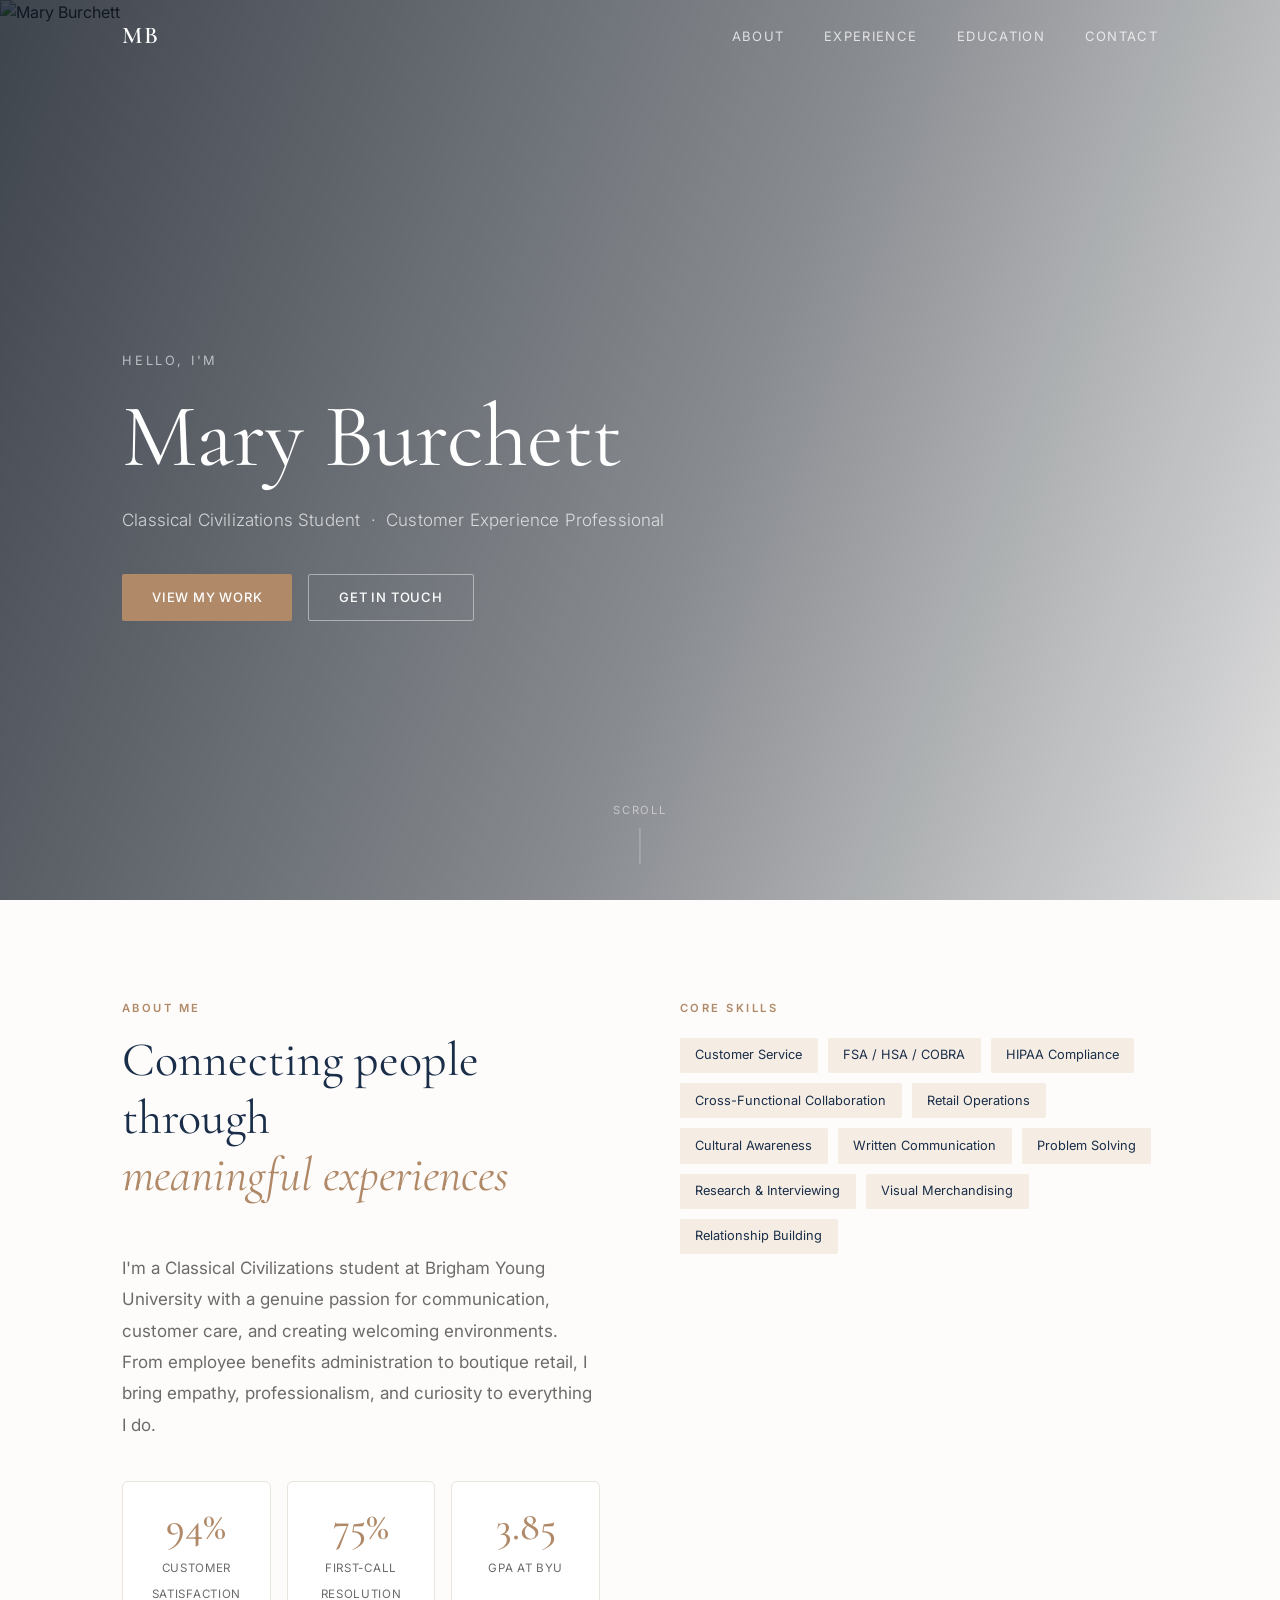
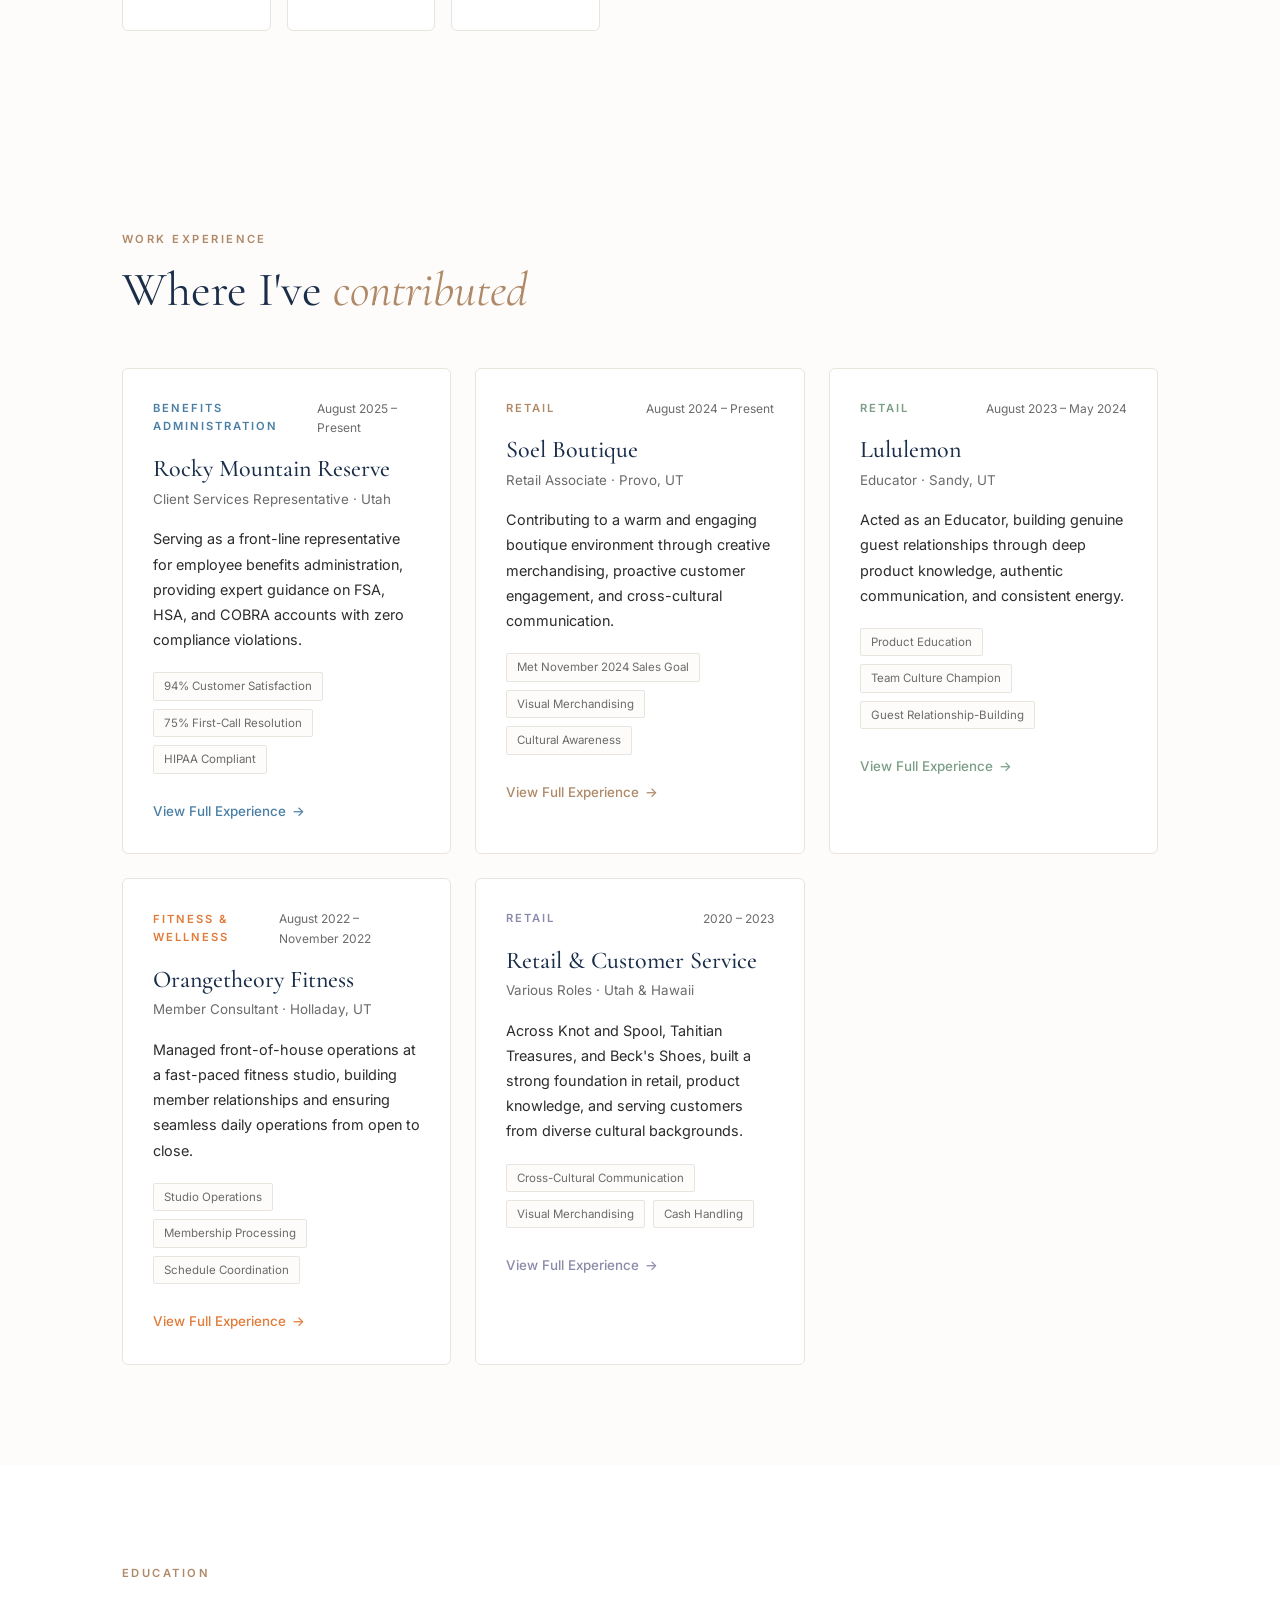
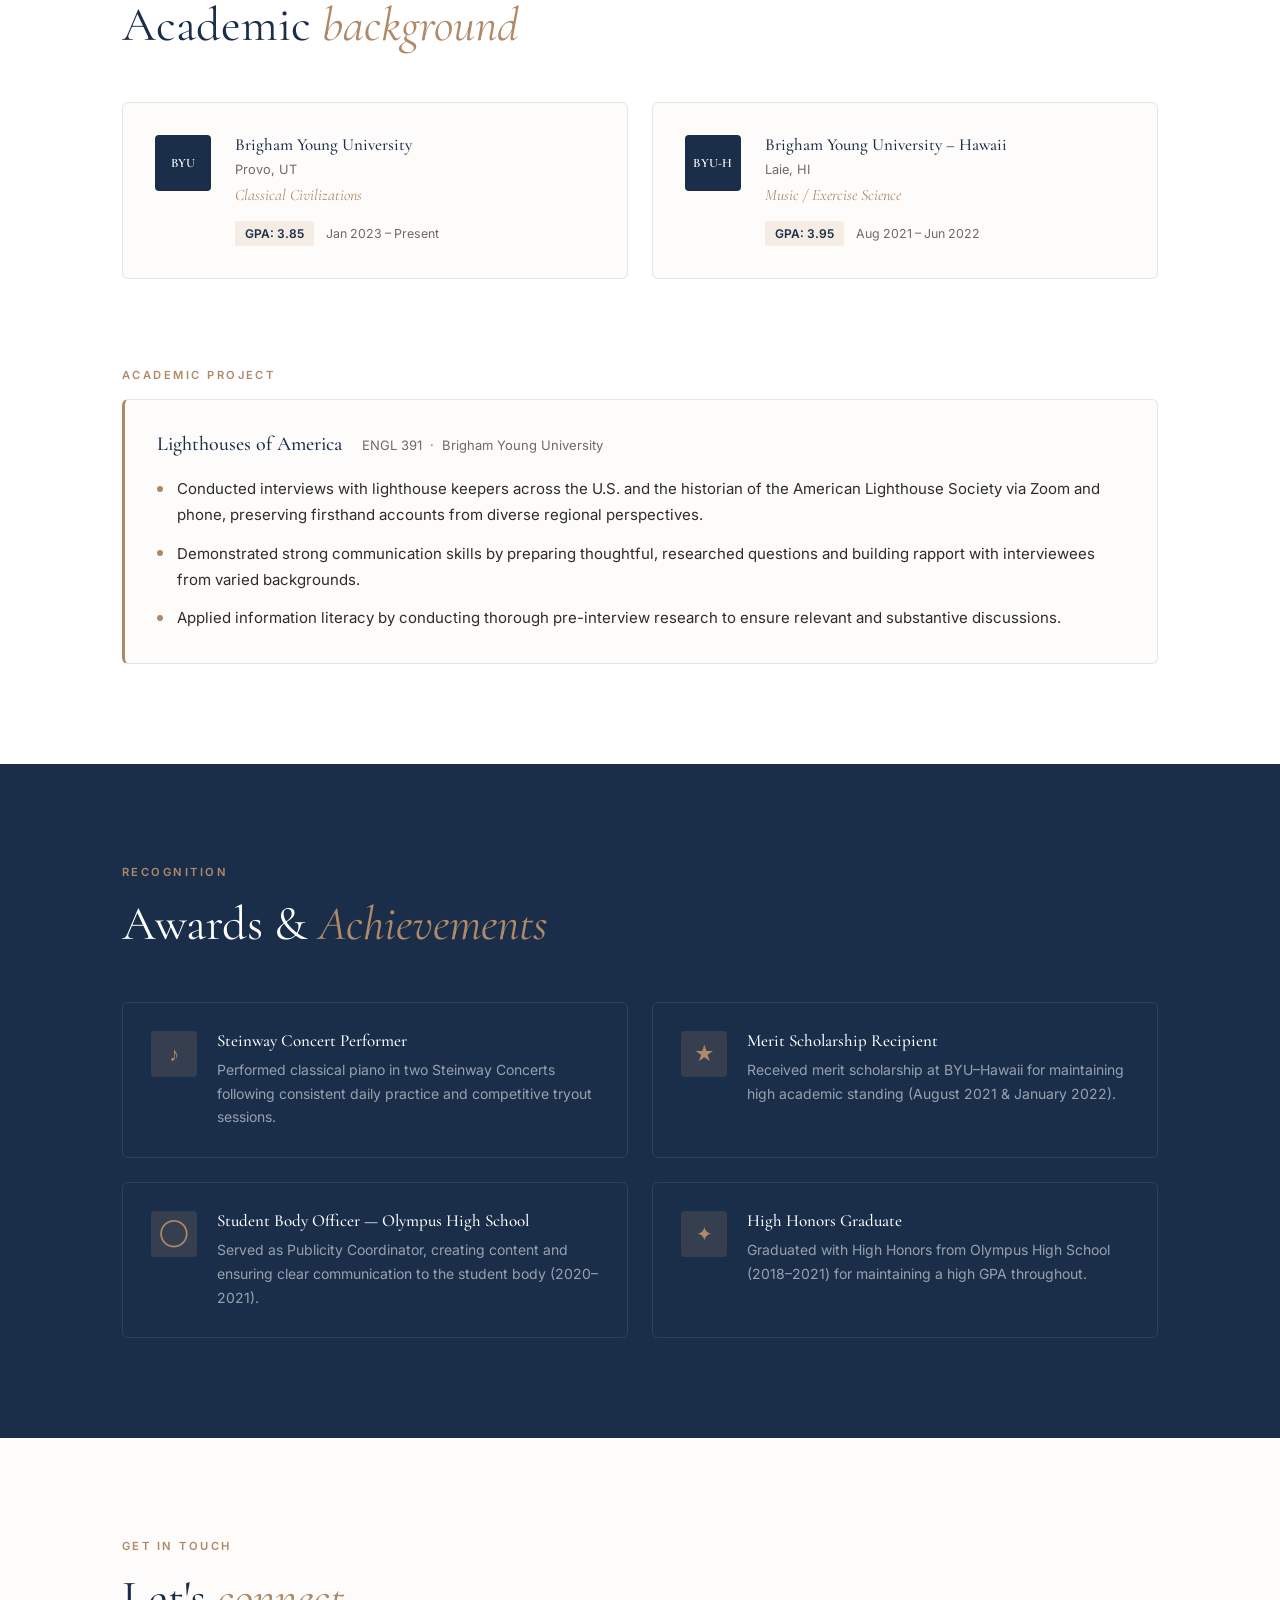
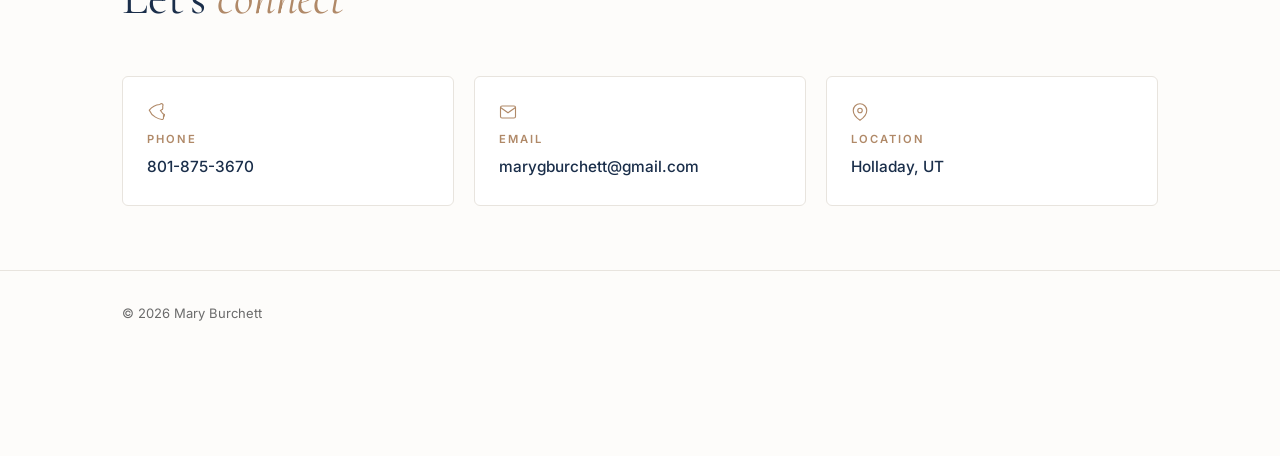
==== index.html @ 3317533f "Initial commit: Mary Burchett portfolio website Static site with hero, work experience detail pages," ====
<!DOCTYPE html>
<html lang="en">
<head>
  <meta charset="UTF-8" />
  <meta name="viewport" content="width=device-width, initial-scale=1.0" />
  <title>Mary Burchett</title>
  <link rel="stylesheet" href="style.css" />
  <link rel="preconnect" href="https://fonts.googleapis.com" />
  <link rel="preconnect" href="https://fonts.gstatic.com" crossorigin />
  <link href="https://fonts.googleapis.com/css2?family=Cormorant+Garamond:ital,wght@0,300;0,400;0,500;0,600;1,300;1,400&family=Inter:wght@300;400;500;600&display=swap" rel="stylesheet" />
</head>
<body>

  <!-- Navigation -->
  <nav class="nav" id="nav">
    <div class="nav-inner">
      <a href="index.html" class="nav-logo">MB</a>
      <ul class="nav-links">
        <li><a href="#about">About</a></li>
        <li><a href="#experience">Experience</a></li>
        <li><a href="#education">Education</a></li>
        <li><a href="#contact">Contact</a></li>
      </ul>
    </div>
  </nav>

  <!-- Hero -->
  <section class="hero">
    <div class="hero-image-wrap">
      <img src="images/profile.jpg" alt="Mary Burchett" class="hero-img" />
      <div class="hero-overlay"></div>
    </div>
    <div class="hero-content">
      <p class="hero-eyebrow">Hello, I'm</p>
      <h1 class="hero-name">Mary Burchett</h1>
      <p class="hero-subtitle">Classical Civilizations Student &nbsp;&middot;&nbsp; Customer Experience Professional</p>
      <div class="hero-cta">
        <a href="#experience" class="btn btn-primary">View My Work</a>
        <a href="#contact" class="btn btn-outline-hero">Get in Touch</a>
      </div>
    </div>
    <a href="#about" class="scroll-indicator" aria-label="Scroll down">
      <span>Scroll</span>
      <div class="scroll-line"></div>
    </a>
  </section>

  <!-- About -->
  <section class="about section" id="about">
    <div class="container">
      <div class="about-grid">
        <div class="about-left">
          <span class="section-label">About Me</span>
          <h2 class="section-title">Connecting people through<br><em>meaningful experiences</em></h2>
          <p class="about-body">I'm a Classical Civilizations student at Brigham Young University with a genuine passion for communication, customer care, and creating welcoming environments. From employee benefits administration to boutique retail, I bring empathy, professionalism, and curiosity to everything I do.</p>
          <div class="about-stats">
            <div class="stat fade-in">
              <span class="stat-number">94%</span>
              <span class="stat-label">Customer Satisfaction</span>
            </div>
            <div class="stat fade-in">
              <span class="stat-number">75%</span>
              <span class="stat-label">First-Call Resolution</span>
            </div>
            <div class="stat fade-in">
              <span class="stat-number">3.85</span>
              <span class="stat-label">GPA at BYU</span>
            </div>
          </div>
        </div>
        <div class="about-right fade-in">
          <span class="section-label">Core Skills</span>
          <div class="skill-tags">
            <span class="tag">Customer Service</span>
            <span class="tag">FSA / HSA / COBRA</span>
            <span class="tag">HIPAA Compliance</span>
            <span class="tag">Cross-Functional Collaboration</span>
            <span class="tag">Retail Operations</span>
            <span class="tag">Cultural Awareness</span>
            <span class="tag">Written Communication</span>
            <span class="tag">Problem Solving</span>
            <span class="tag">Research &amp; Interviewing</span>
            <span class="tag">Visual Merchandising</span>
            <span class="tag">Relationship Building</span>
          </div>
        </div>
      </div>
    </div>
  </section>

  <!-- Experience -->
  <section class="experience section" id="experience">
    <div class="container">
      <span class="section-label">Work Experience</span>
      <h2 class="section-title">Where I've <em>contributed</em></h2>
      <div class="experience-grid" id="experienceGrid">
        <!-- populated by main.js -->
      </div>
    </div>
  </section>

  <!-- Education -->
  <section class="education section" id="education">
    <div class="container">
      <span class="section-label">Education</span>
      <h2 class="section-title">Academic <em>background</em></h2>
      <div class="edu-cards">
        <div class="edu-card fade-in">
          <div class="edu-logo">BYU</div>
          <div class="edu-info">
            <h3>Brigham Young University</h3>
            <p class="edu-location">Provo, UT</p>
            <p class="edu-field">Classical Civilizations</p>
            <div class="edu-meta">
              <span class="edu-gpa">GPA: 3.85</span>
              <span class="edu-dates">Jan 2023 – Present</span>
            </div>
          </div>
        </div>
        <div class="edu-card fade-in">
          <div class="edu-logo">BYU&#8209;H</div>
          <div class="edu-info">
            <h3>Brigham Young University – Hawaii</h3>
            <p class="edu-location">Laie, HI</p>
            <p class="edu-field">Music / Exercise Science</p>
            <div class="edu-meta">
              <span class="edu-gpa">GPA: 3.95</span>
              <span class="edu-dates">Aug 2021 – Jun 2022</span>
            </div>
          </div>
        </div>
      </div>

      <!-- Academic Project -->
      <div class="academic-project fade-in">
        <span class="section-label">Academic Project</span>
        <div class="project-card">
          <div class="project-header">
            <h3>Lighthouses of America</h3>
            <span class="project-course">ENGL 391 &nbsp;·&nbsp; Brigham Young University</span>
          </div>
          <ul class="project-bullets">
            <li>Conducted interviews with lighthouse keepers across the U.S. and the historian of the American Lighthouse Society via Zoom and phone, preserving firsthand accounts from diverse regional perspectives.</li>
            <li>Demonstrated strong communication skills by preparing thoughtful, researched questions and building rapport with interviewees from varied backgrounds.</li>
            <li>Applied information literacy by conducting thorough pre-interview research to ensure relevant and substantive discussions.</li>
          </ul>
        </div>
      </div>
    </div>
  </section>

  <!-- Awards -->
  <section class="awards section">
    <div class="container">
      <span class="section-label">Recognition</span>
      <h2 class="section-title">Awards &amp; <em>Achievements</em></h2>
      <div class="awards-list">
        <div class="award-item fade-in">
          <div class="award-icon">&#9834;</div>
          <div class="award-text">
            <h4>Steinway Concert Performer</h4>
            <p>Performed classical piano in two Steinway Concerts following consistent daily practice and competitive tryout sessions.</p>
          </div>
        </div>
        <div class="award-item fade-in">
          <div class="award-icon">&#9733;</div>
          <div class="award-text">
            <h4>Merit Scholarship Recipient</h4>
            <p>Received merit scholarship at BYU–Hawaii for maintaining high academic standing (August 2021 &amp; January 2022).</p>
          </div>
        </div>
        <div class="award-item fade-in">
          <div class="award-icon">&#9711;</div>
          <div class="award-text">
            <h4>Student Body Officer — Olympus High School</h4>
            <p>Served as Publicity Coordinator, creating content and ensuring clear communication to the student body (2020–2021).</p>
          </div>
        </div>
        <div class="award-item fade-in">
          <div class="award-icon">&#10022;</div>
          <div class="award-text">
            <h4>High Honors Graduate</h4>
            <p>Graduated with High Honors from Olympus High School (2018–2021) for maintaining a high GPA throughout.</p>
          </div>
        </div>
      </div>
    </div>
  </section>

  <!-- Contact / Footer -->
  <footer class="contact-section section" id="contact">
    <div class="container">
      <span class="section-label">Get in Touch</span>
      <h2 class="section-title">Let's <em>connect</em></h2>
      <div class="contact-cards">
        <a href="tel:8018753670" class="contact-card fade-in">
          <span class="contact-icon">
            <svg width="18" height="18" viewBox="0 0 24 24" fill="none" stroke="currentColor" stroke-width="1.5"><path d="M22 16.92v3a2 2 0 01-2.18 2 19.79 19.79 0 01-8.63-3.07A19.5 19.5 0 013.07 9.62 19.79 19.79 0 0117.07 2h.01A2 2 0 0121 4.18v3a2 2 0 01-1.44 1.93l-1.57.78a16 16 0 006.29 6.29l.78-1.57A2 2 0 0122 16.92z"/></svg>
          </span>
          <span class="contact-label-text">Phone</span>
          <span class="contact-value">801-875-3670</span>
        </a>
        <a href="mailto:marygburchett@gmail.com" class="contact-card fade-in">
          <span class="contact-icon">
            <svg width="18" height="18" viewBox="0 0 24 24" fill="none" stroke="currentColor" stroke-width="1.5"><path d="M4 4h16c1.1 0 2 .9 2 2v12c0 1.1-.9 2-2 2H4c-1.1 0-2-.9-2-2V6c0-1.1.9-2 2-2z"/><polyline points="22,6 12,13 2,6"/></svg>
          </span>
          <span class="contact-label-text">Email</span>
          <span class="contact-value">marygburchett@gmail.com</span>
        </a>
        <div class="contact-card fade-in">
          <span class="contact-icon">
            <svg width="18" height="18" viewBox="0 0 24 24" fill="none" stroke="currentColor" stroke-width="1.5"><path d="M21 10c0 7-9 13-9 13s-9-6-9-13a9 9 0 0118 0z"/><circle cx="12" cy="10" r="3"/></svg>
          </span>
          <span class="contact-label-text">Location</span>
          <span class="contact-value">Holladay, UT</span>
        </div>
      </div>
    </div>
    <div class="footer-bottom">
      <div class="container">
        <p>&copy; 2026 Mary Burchett</p>
      </div>
    </div>
  </footer>

  <script src="data.js"></script>
  <script src="main.js"></script>
</body>
</html>
---- style.css ----
/* ============================================================
   VARIABLES & RESET
   ============================================================ */
:root {
  --bg:           #FDFCFA;
  --surface:      #FFFFFF;
  --text:         #2C2C2C;
  --text-muted:   #6B6B6B;
  --heading:      #1A2E4A;
  --accent:       #B08968;
  --accent-dark:  #9A7558;
  --accent-light: #F5EDE3;
  --border:       #E8E4DE;
  --nav-h:        72px;
  --radius:       6px;
  --shadow-sm:    0 4px 16px rgba(0,0,0,0.05);
  --shadow-md:    0 12px 36px rgba(0,0,0,0.08);
  --shadow-lg:    0 24px 56px rgba(0,0,0,0.1);
}

*, *::before, *::after { box-sizing: border-box; margin: 0; padding: 0; }
html { scroll-behavior: smooth; }

body {
  font-family: 'Inter', sans-serif;
  background: var(--bg);
  color: var(--text);
  line-height: 1.6;
  -webkit-font-smoothing: antialiased;
}

img { display: block; max-width: 100%; }
a { text-decoration: none; }

/* ============================================================
   TYPOGRAPHY
   ============================================================ */
h1, h2, h3, h4 {
  font-family: 'Cormorant Garamond', serif;
  color: var(--heading);
  line-height: 1.2;
}
em { font-style: italic; color: var(--accent); font-family: 'Cormorant Garamond', serif; }

/* ============================================================
   LAYOUT
   ============================================================ */
.container {
  max-width: 1100px;
  margin: 0 auto;
  padding: 0 2rem;
}

.section { padding: 100px 0; }

/* ============================================================
   NAVIGATION
   ============================================================ */
.nav {
  position: fixed;
  top: 0; left: 0; right: 0;
  z-index: 100;
  height: var(--nav-h);
  transition: background 0.35s, box-shadow 0.35s;
}

.nav.scrolled {
  background: rgba(253, 252, 250, 0.96);
  backdrop-filter: blur(12px);
  -webkit-backdrop-filter: blur(12px);
  box-shadow: 0 1px 0 var(--border);
}

.nav-inner {
  display: flex;
  align-items: center;
  justify-content: space-between;
  max-width: 1100px;
  margin: 0 auto;
  padding: 0 2rem;
  height: 100%;
}

.nav-logo {
  font-family: 'Cormorant Garamond', serif;
  font-size: 1.5rem;
  font-weight: 600;
  color: white;
  letter-spacing: 0.1em;
  transition: color 0.3s;
}

.nav.scrolled .nav-logo { color: var(--heading); }

.nav-links {
  display: flex;
  gap: 2.5rem;
  list-style: none;
}

.nav-links a {
  font-size: 0.8125rem;
  letter-spacing: 0.1em;
  text-transform: uppercase;
  color: rgba(255,255,255,0.75);
  transition: color 0.2s;
}

.nav-links a:hover { color: white; }

.nav.scrolled .nav-links a { color: var(--text-muted); }
.nav.scrolled .nav-links a:hover { color: var(--heading); }

.back-link {
  display: inline-flex;
  align-items: center;
  gap: 0.5rem;
  font-size: 0.8125rem;
  letter-spacing: 0.05em;
  color: var(--text-muted);
  transition: color 0.2s;
}

.back-link:hover { color: var(--heading); }

/* ============================================================
   HERO
   ============================================================ */
.hero {
  position: relative;
  height: 100vh;
  min-height: 680px;
  display: flex;
  align-items: center;
  overflow: hidden;
}

.hero-image-wrap {
  position: absolute;
  inset: 0;
}

.hero-img {
  width: 100%;
  height: 110%;   /* extra height for parallax */
  object-fit: cover;
  object-position: center 20%;
  will-change: transform;
}

.hero-overlay {
  position: absolute;
  inset: 0;
  background: linear-gradient(
    110deg,
    rgba(8, 16, 28, 0.78) 0%,
    rgba(8, 16, 28, 0.48) 55%,
    rgba(8, 16, 28, 0.12) 100%
  );
}

.hero-content {
  position: relative;
  z-index: 2;
  width: 100%;
  max-width: 1100px;
  margin: 0 auto;
  padding: 0 2rem;
  padding-top: var(--nav-h);
}

.hero-eyebrow {
  font-size: 0.8rem;
  letter-spacing: 0.22em;
  text-transform: uppercase;
  color: rgba(255,255,255,0.6);
  margin-bottom: 0.75rem;
}

.hero-name {
  font-size: clamp(3.25rem, 7vw, 6.5rem);
  font-weight: 400;
  color: #ffffff;
  margin-bottom: 1rem;
  letter-spacing: -0.01em;
}

.hero-subtitle {
  color: rgba(255,255,255,0.72);
  font-size: 1.0625rem;
  font-weight: 300;
  margin-bottom: 2.5rem;
  letter-spacing: 0.01em;
}

.hero-cta {
  display: flex;
  gap: 1rem;
  flex-wrap: wrap;
}

.scroll-indicator {
  position: absolute;
  bottom: 2.25rem;
  left: 50%;
  transform: translateX(-50%);
  z-index: 2;
  display: flex;
  flex-direction: column;
  align-items: center;
  gap: 0.5rem;
  color: rgba(255,255,255,0.5);
  font-size: 0.7rem;
  letter-spacing: 0.15em;
  text-transform: uppercase;
  animation: scrollBounce 2.4s ease-in-out infinite;
}

.scroll-line {
  width: 1px;
  height: 36px;
  background: rgba(255,255,255,0.35);
}

@keyframes scrollBounce {
  0%, 100% { transform: translateX(-50%) translateY(0); opacity: 0.5; }
  50%       { transform: translateX(-50%) translateY(7px); opacity: 1; }
}

/* ============================================================
   BUTTONS
   ============================================================ */
.btn {
  display: inline-flex;
  align-items: center;
  gap: 0.5rem;
  padding: 0.75rem 1.875rem;
  font-family: 'Inter', sans-serif;
  font-size: 0.8125rem;
  font-weight: 500;
  letter-spacing: 0.06em;
  text-transform: uppercase;
  border-radius: 2px;
  transition: all 0.22s;
  cursor: pointer;
  border: none;
}

.btn-primary {
  background: var(--accent);
  color: white;
}
.btn-primary:hover { background: var(--accent-dark); }

.btn-outline-hero {
  display: inline-flex;
  align-items: center;
  padding: 0.75rem 1.875rem;
  font-family: 'Inter', sans-serif;
  font-size: 0.8125rem;
  font-weight: 500;
  letter-spacing: 0.06em;
  text-transform: uppercase;
  border-radius: 2px;
  border: 1px solid rgba(255,255,255,0.45);
  color: white;
  transition: all 0.22s;
}
.btn-outline-hero:hover {
  background: rgba(255,255,255,0.1);
  border-color: rgba(255,255,255,0.75);
}

.btn-back {
  display: inline-flex;
  align-items: center;
  gap: 0.5rem;
  padding: 0.75rem 1.5rem;
  font-size: 0.8125rem;
  font-weight: 500;
  letter-spacing: 0.05em;
  color: var(--text-muted);
  border: 1px solid var(--border);
  border-radius: 2px;
  transition: all 0.2s;
}
.btn-back:hover {
  color: var(--heading);
  border-color: var(--heading);
  background: var(--accent-light);
}

/* ============================================================
   SECTION LABELS & TITLES
   ============================================================ */
.section-label {
  display: block;
  font-size: 0.7rem;
  letter-spacing: 0.22em;
  text-transform: uppercase;
  color: var(--accent);
  margin-bottom: 0.875rem;
  font-weight: 600;
}

.section-title {
  font-size: clamp(2rem, 4vw, 3rem);
  font-weight: 400;
  color: var(--heading);
  margin-bottom: 3rem;
  line-height: 1.2;
}

/* ============================================================
   ABOUT
   ============================================================ */
.about-grid {
  display: grid;
  grid-template-columns: 1fr 1fr;
  gap: 5rem;
  align-items: start;
}

.about-body {
  color: var(--text-muted);
  font-size: 1.0625rem;
  line-height: 1.85;
  margin-bottom: 2.5rem;
}

.about-stats {
  display: grid;
  grid-template-columns: repeat(3, 1fr);
  gap: 1rem;
}

.stat {
  text-align: center;
  padding: 1.5rem 1rem;
  border: 1px solid var(--border);
  border-radius: var(--radius);
  background: var(--surface);
  transition: transform 0.22s, box-shadow 0.22s;
}

.stat:hover {
  transform: translateY(-3px);
  box-shadow: var(--shadow-md);
}

.stat-number {
  display: block;
  font-family: 'Cormorant Garamond', serif;
  font-size: 2.5rem;
  font-weight: 500;
  color: var(--accent);
  line-height: 1;
  margin-bottom: 0.5rem;
}

.stat-label {
  font-size: 0.725rem;
  color: var(--text-muted);
  text-transform: uppercase;
  letter-spacing: 0.06em;
}

.about-right .section-label { display: block; margin-bottom: 1.25rem; }

.skill-tags {
  display: flex;
  flex-wrap: wrap;
  gap: 0.625rem;
}

.tag {
  padding: 0.4rem 0.9rem;
  background: var(--accent-light);
  border: 1px solid transparent;
  border-radius: 2px;
  font-size: 0.8rem;
  color: var(--heading);
  transition: border-color 0.2s, background 0.2s;
  cursor: default;
}

.tag:hover {
  border-color: var(--accent);
  background: var(--surface);
}

/* ============================================================
   EXPERIENCE GRID
   ============================================================ */
.experience { background: var(--bg); }

.experience-grid {
  display: grid;
  grid-template-columns: repeat(auto-fill, minmax(320px, 1fr));
  gap: 1.5rem;
}

.exp-card {
  background: var(--surface);
  border: 1px solid var(--border);
  border-radius: var(--radius);
  overflow: hidden;
  position: relative;
  transition: transform 0.25s, box-shadow 0.25s;
}

.exp-card::after {
  content: '';
  position: absolute;
  top: 0; left: 0; right: 0;
  height: 3px;
  background: var(--card-accent, var(--accent));
  transform: scaleX(0);
  transform-origin: left center;
  transition: transform 0.35s cubic-bezier(0.4, 0, 0.2, 1);
}

.exp-card:hover::after { transform: scaleX(1); }

.exp-card:hover {
  transform: translateY(-5px);
  box-shadow: var(--shadow-md);
}

.exp-card-inner { padding: 1.875rem; }

.exp-card-header {
  display: flex;
  justify-content: space-between;
  align-items: center;
  margin-bottom: 1.125rem;
}

.exp-category {
  font-size: 0.7rem;
  letter-spacing: 0.18em;
  text-transform: uppercase;
  color: var(--card-accent, var(--accent));
  font-weight: 600;
}

.exp-dates {
  font-size: 0.75rem;
  color: var(--text-muted);
}

.exp-company {
  font-size: 1.5rem;
  font-weight: 500;
  color: var(--heading);
  margin-bottom: 0.3rem;
}

.exp-role-sub {
  font-size: 0.8375rem;
  color: var(--text-muted);
  margin-bottom: 1rem;
}

.exp-summary {
  font-size: 0.9rem;
  color: var(--text);
  line-height: 1.75;
  margin-bottom: 1.25rem;
}

.exp-highlights {
  display: flex;
  flex-wrap: wrap;
  gap: 0.5rem;
  margin-bottom: 1.5rem;
}

.highlight-tag {
  font-size: 0.72rem;
  padding: 0.25rem 0.625rem;
  background: var(--bg);
  border: 1px solid var(--border);
  border-radius: 2px;
  color: var(--text-muted);
}

.exp-link {
  display: inline-flex;
  align-items: center;
  gap: 0.375rem;
  color: var(--card-accent, var(--accent));
  font-size: 0.8375rem;
  font-weight: 500;
  transition: gap 0.2s;
}

.exp-link:hover .arrow { transform: translateX(4px); }
.arrow { display: inline-block; transition: transform 0.2s; }

/* ============================================================
   EDUCATION
   ============================================================ */
.education { background: var(--surface); }

.edu-cards {
  display: grid;
  grid-template-columns: 1fr 1fr;
  gap: 1.5rem;
  margin-bottom: 3.5rem;
}

.edu-card {
  display: flex;
  gap: 1.5rem;
  padding: 2rem;
  background: var(--bg);
  border: 1px solid var(--border);
  border-radius: var(--radius);
  transition: transform 0.22s, box-shadow 0.22s;
}

.edu-card:hover {
  transform: translateY(-3px);
  box-shadow: var(--shadow-sm);
}

.edu-logo {
  width: 56px;
  height: 56px;
  background: var(--heading);
  color: white;
  display: flex;
  align-items: center;
  justify-content: center;
  font-family: 'Cormorant Garamond', serif;
  font-size: 0.8rem;
  font-weight: 600;
  border-radius: 4px;
  flex-shrink: 0;
  letter-spacing: 0.02em;
  text-align: center;
}

.edu-info h3 {
  font-size: 1.0625rem;
  font-weight: 500;
  margin-bottom: 0.25rem;
}

.edu-location {
  font-size: 0.8rem;
  color: var(--text-muted);
  margin-bottom: 0.2rem;
}

.edu-field {
  font-family: 'Cormorant Garamond', serif;
  font-style: italic;
  font-size: 1rem;
  color: var(--accent);
  margin-bottom: 0.75rem;
}

.edu-meta {
  display: flex;
  gap: 0.75rem;
  flex-wrap: wrap;
  align-items: center;
}

.edu-gpa {
  font-size: 0.75rem;
  font-weight: 600;
  color: var(--heading);
  background: var(--accent-light);
  padding: 0.2rem 0.625rem;
  border-radius: 2px;
}

.edu-dates {
  font-size: 0.775rem;
  color: var(--text-muted);
}

/* Academic project */
.academic-project { padding-top: 2rem; }

.project-card {
  padding: 2rem;
  background: var(--bg);
  border: 1px solid var(--border);
  border-left: 3px solid var(--accent);
  border-radius: var(--radius);
}

.project-header {
  display: flex;
  align-items: baseline;
  gap: 1.25rem;
  flex-wrap: wrap;
  margin-bottom: 1.25rem;
}

.project-header h3 { font-size: 1.25rem; font-weight: 500; }

.project-course {
  font-size: 0.8125rem;
  color: var(--text-muted);
}

.project-bullets {
  list-style: none;
  display: flex;
  flex-direction: column;
  gap: 0.75rem;
}

.project-bullets li {
  position: relative;
  padding-left: 1.25rem;
  font-size: 0.9375rem;
  color: var(--text);
  line-height: 1.75;
}

.project-bullets li::before {
  content: '';
  position: absolute;
  left: 0;
  top: 0.6rem;
  width: 6px;
  height: 6px;
  border-radius: 50%;
  background: var(--accent);
}

/* ============================================================
   AWARDS
   ============================================================ */
.awards { background: var(--heading); }
.awards .section-label { color: var(--accent); }
.awards .section-title { color: white; }
.awards .section-title em { color: var(--accent); }

.awards-list {
  display: grid;
  grid-template-columns: 1fr 1fr;
  gap: 1.5rem;
}

.award-item {
  display: flex;
  gap: 1.25rem;
  padding: 1.75rem;
  border: 1px solid rgba(255,255,255,0.09);
  border-radius: var(--radius);
  transition: background 0.2s;
}

.award-item:hover { background: rgba(255,255,255,0.04); }

.award-icon {
  width: 46px;
  height: 46px;
  flex-shrink: 0;
  display: flex;
  align-items: center;
  justify-content: center;
  background: rgba(176,137,104,0.18);
  border-radius: 4px;
  font-size: 1.25rem;
  color: var(--accent);
}

.award-text h4 {
  font-size: 1.0625rem;
  color: white;
  font-weight: 500;
  margin-bottom: 0.4rem;
}

.award-text p {
  font-size: 0.875rem;
  color: rgba(255,255,255,0.55);
  line-height: 1.7;
}

/* ============================================================
   CONTACT / FOOTER
   ============================================================ */
.contact-section { background: var(--bg); }

.contact-cards {
  display: grid;
  grid-template-columns: repeat(3, 1fr);
  gap: 1.25rem;
  margin-bottom: 4rem;
}

.contact-card {
  display: flex;
  flex-direction: column;
  gap: 0.375rem;
  padding: 1.625rem 1.5rem;
  background: var(--surface);
  border: 1px solid var(--border);
  border-radius: var(--radius);
  transition: border-color 0.22s, box-shadow 0.22s, transform 0.22s;
  color: inherit;
}

.contact-card:hover {
  border-color: var(--accent);
  box-shadow: var(--shadow-sm);
  transform: translateY(-2px);
}

.contact-icon {
  color: var(--accent);
  margin-bottom: 0.25rem;
  display: flex;
}

.contact-label-text {
  font-size: 0.7rem;
  letter-spacing: 0.18em;
  text-transform: uppercase;
  color: var(--accent);
  font-weight: 600;
}

.contact-value {
  font-size: 0.9625rem;
  color: var(--heading);
  font-weight: 500;
}

.footer-bottom {
  border-top: 1px solid var(--border);
  padding: 2rem 0;
  color: var(--text-muted);
  font-size: 0.8125rem;
}

/* ============================================================
   SCROLL ANIMATIONS
   ============================================================ */
.fade-in {
  opacity: 0;
  transform: translateY(22px);
  transition: opacity 0.65s ease, transform 0.65s ease;
}

.fade-in.visible,
.fade-in.animate-in {
  opacity: 1;
  transform: translateY(0);
}

/* ============================================================
   EXPERIENCE DETAIL PAGE
   ============================================================ */
.exp-page {
  background: var(--bg);
  min-height: 100vh;
}

.exp-main {
  padding-top: calc(var(--nav-h) + 3.5rem);
  padding-bottom: 6rem;
}

.exp-header-wrap {
  position: relative;
  background: var(--surface);
  border: 1px solid var(--border);
  border-radius: 8px;
  overflow: hidden;
  margin-bottom: 3.5rem;
}

.exp-accent-bar {
  position: absolute;
  top: 0; left: 0;
  width: 100%;
  height: 4px;
}

.exp-header-content {
  padding: 3rem 3rem 3rem;
}

.exp-category-label {
  display: block;
  font-size: 0.7rem;
  letter-spacing: 0.2em;
  text-transform: uppercase;
  color: var(--exp-accent, var(--accent));
  font-weight: 600;
  margin-bottom: 0.875rem;
}

.exp-title {
  font-size: clamp(2.25rem, 5vw, 3.75rem);
  font-weight: 400;
  color: var(--heading);
  margin-bottom: 0.5rem;
  letter-spacing: -0.01em;
}

.exp-role-large {
  font-family: 'Cormorant Garamond', serif;
  font-style: italic;
  font-size: 1.25rem;
  color: var(--text-muted);
  margin-bottom: 1.5rem;
}

.exp-meta-row {
  display: flex;
  gap: 1.75rem;
  flex-wrap: wrap;
}

.exp-meta-item {
  display: flex;
  align-items: center;
  gap: 0.4rem;
  font-size: 0.875rem;
  color: var(--text-muted);
}

.sub-roles {
  margin-top: 1.75rem;
  padding-top: 1.75rem;
  border-top: 1px solid var(--border);
}

.sub-roles-label {
  display: block;
  font-size: 0.7rem;
  letter-spacing: 0.18em;
  text-transform: uppercase;
  color: var(--text-muted);
  margin-bottom: 0.875rem;
}

.sub-roles-list {
  display: flex;
  gap: 2rem;
  flex-wrap: wrap;
}

.sub-role {
  display: flex;
  flex-direction: column;
  gap: 0.2rem;
}

.sub-role strong {
  font-size: 0.9rem;
  color: var(--heading);
}

.sub-role span {
  font-size: 0.8rem;
  color: var(--text-muted);
}

/* Experience body sections */
.exp-section {
  margin-bottom: 3.25rem;
}

.exp-section-title {
  font-size: 1.625rem;
  font-weight: 400;
  color: var(--heading);
  margin-bottom: 1.5rem;
  padding-bottom: 0.875rem;
  border-bottom: 1px solid var(--border);
}

.exp-overview-text {
  font-size: 1.0625rem;
  color: var(--text);
  line-height: 1.85;
}

.highlights-row {
  display: flex;
  flex-wrap: wrap;
  gap: 1rem;
}

.highlight-pill {
  padding: 0.875rem 1.5rem;
  border: 1.5px solid var(--border);
  border-left-width: 3px;
  border-radius: 3px;
  background: var(--surface);
  font-size: 0.9375rem;
  font-weight: 500;
}

/* Responsibilities list */
.responsibilities-list {
  list-style: none;
  display: flex;
  flex-direction: column;
  gap: 0.875rem;
}

.responsibility-item {
  display: flex;
  gap: 1rem;
  align-items: flex-start;
  padding: 1.25rem 1.375rem;
  background: var(--surface);
  border: 1px solid var(--border);
  border-radius: 4px;
  opacity: 0;
  transform: translateX(-12px);
  transition: opacity 0.4s ease, transform 0.4s ease, box-shadow 0.2s;
}

.responsibility-item:hover {
  box-shadow: var(--shadow-sm);
}

.responsibility-item.animate-in,
.responsibility-item.fade-in.visible {
  opacity: 1;
  transform: translateX(0);
}

.bullet-dot {
  width: 8px;
  height: 8px;
  border-radius: 50%;
  flex-shrink: 0;
  margin-top: 0.45rem;
}

.responsibility-item > span:last-child {
  font-size: 0.9375rem;
  line-height: 1.75;
  color: var(--text);
}

/* Other experiences at bottom */
.other-exp-grid {
  display: grid;
  grid-template-columns: repeat(3, 1fr);
  gap: 1rem;
}

.other-exp-card {
  display: flex;
  flex-direction: column;
  gap: 0.25rem;
  padding: 1.375rem;
  background: var(--surface);
  border: 1px solid var(--border);
  border-top: 3px solid var(--other-accent, var(--accent));
  border-radius: 4px;
  text-decoration: none;
  transition: transform 0.22s, box-shadow 0.22s;
}

.other-exp-card:hover {
  transform: translateY(-3px);
  box-shadow: var(--shadow-sm);
}

.other-cat {
  font-size: 0.68rem;
  letter-spacing: 0.16em;
  text-transform: uppercase;
  color: var(--other-accent, var(--accent));
  font-weight: 600;
  margin-bottom: 0.2rem;
}

.other-company {
  font-family: 'Cormorant Garamond', serif;
  font-size: 1.125rem;
  color: var(--heading);
}

.other-role {
  font-size: 0.8rem;
  color: var(--text-muted);
}

.other-arrow {
  margin-top: 0.625rem;
  font-size: 0.875rem;
  color: var(--text-muted);
  display: block;
  transition: transform 0.2s;
}

.other-exp-card:hover .other-arrow { transform: translateX(4px); }

.exp-nav-bottom {
  margin-top: 3.5rem;
  padding-top: 2.5rem;
  border-top: 1px solid var(--border);
}

/* ============================================================
   RESPONSIVE
   ============================================================ */
@media (max-width: 900px) {
  .about-grid       { grid-template-columns: 1fr; gap: 3rem; }
  .edu-cards        { grid-template-columns: 1fr; }
  .awards-list      { grid-template-columns: 1fr; }
  .contact-cards    { grid-template-columns: 1fr; }
  .other-exp-grid   { grid-template-columns: 1fr; }
}

@media (max-width: 640px) {
  .section { padding: 64px 0; }
  .nav-links { display: none; }
  .hero-name { font-size: 3rem; }
  .about-stats { grid-template-columns: repeat(3, 1fr); gap: 0.75rem; }
  .stat-number { font-size: 1.875rem; }
  .experience-grid { grid-template-columns: 1fr; }
  .exp-header-content { padding: 2rem 1.5rem; }
  .sub-roles-list { flex-direction: column; gap: 0.75rem; }
}
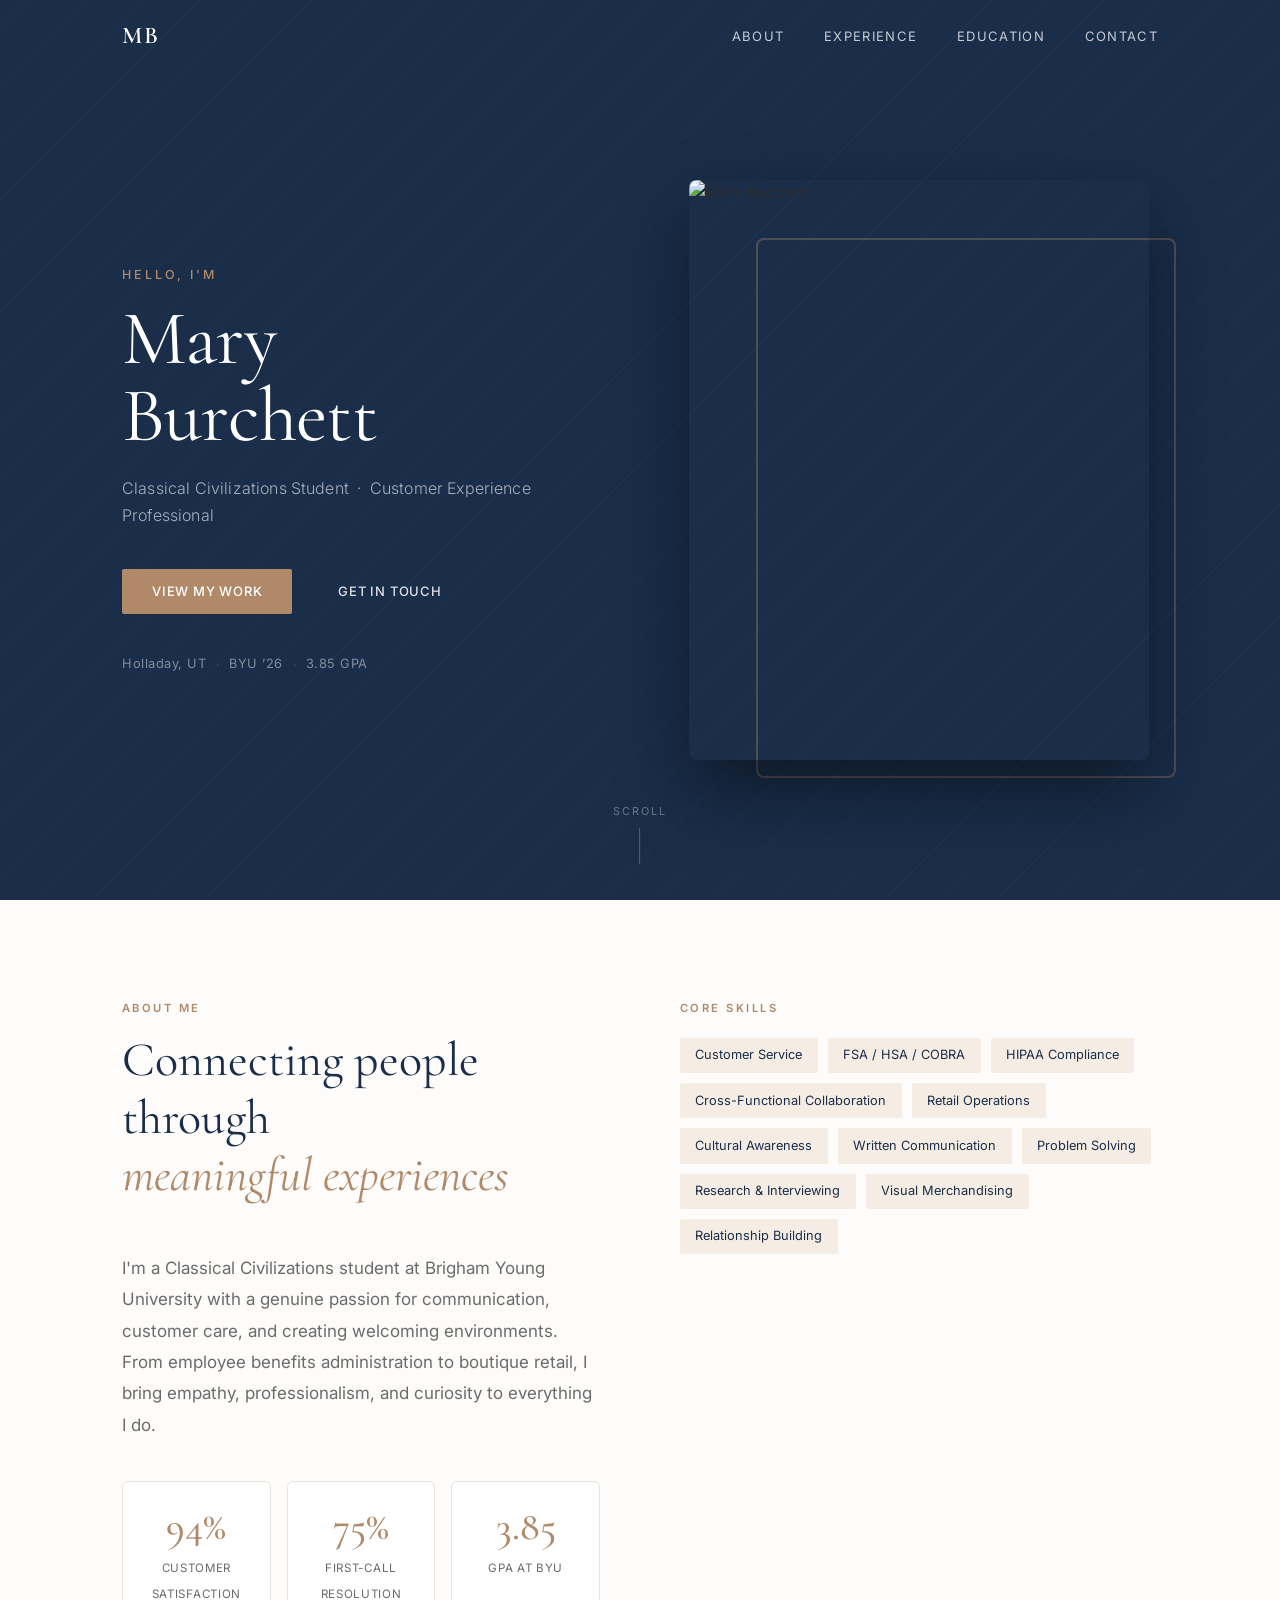
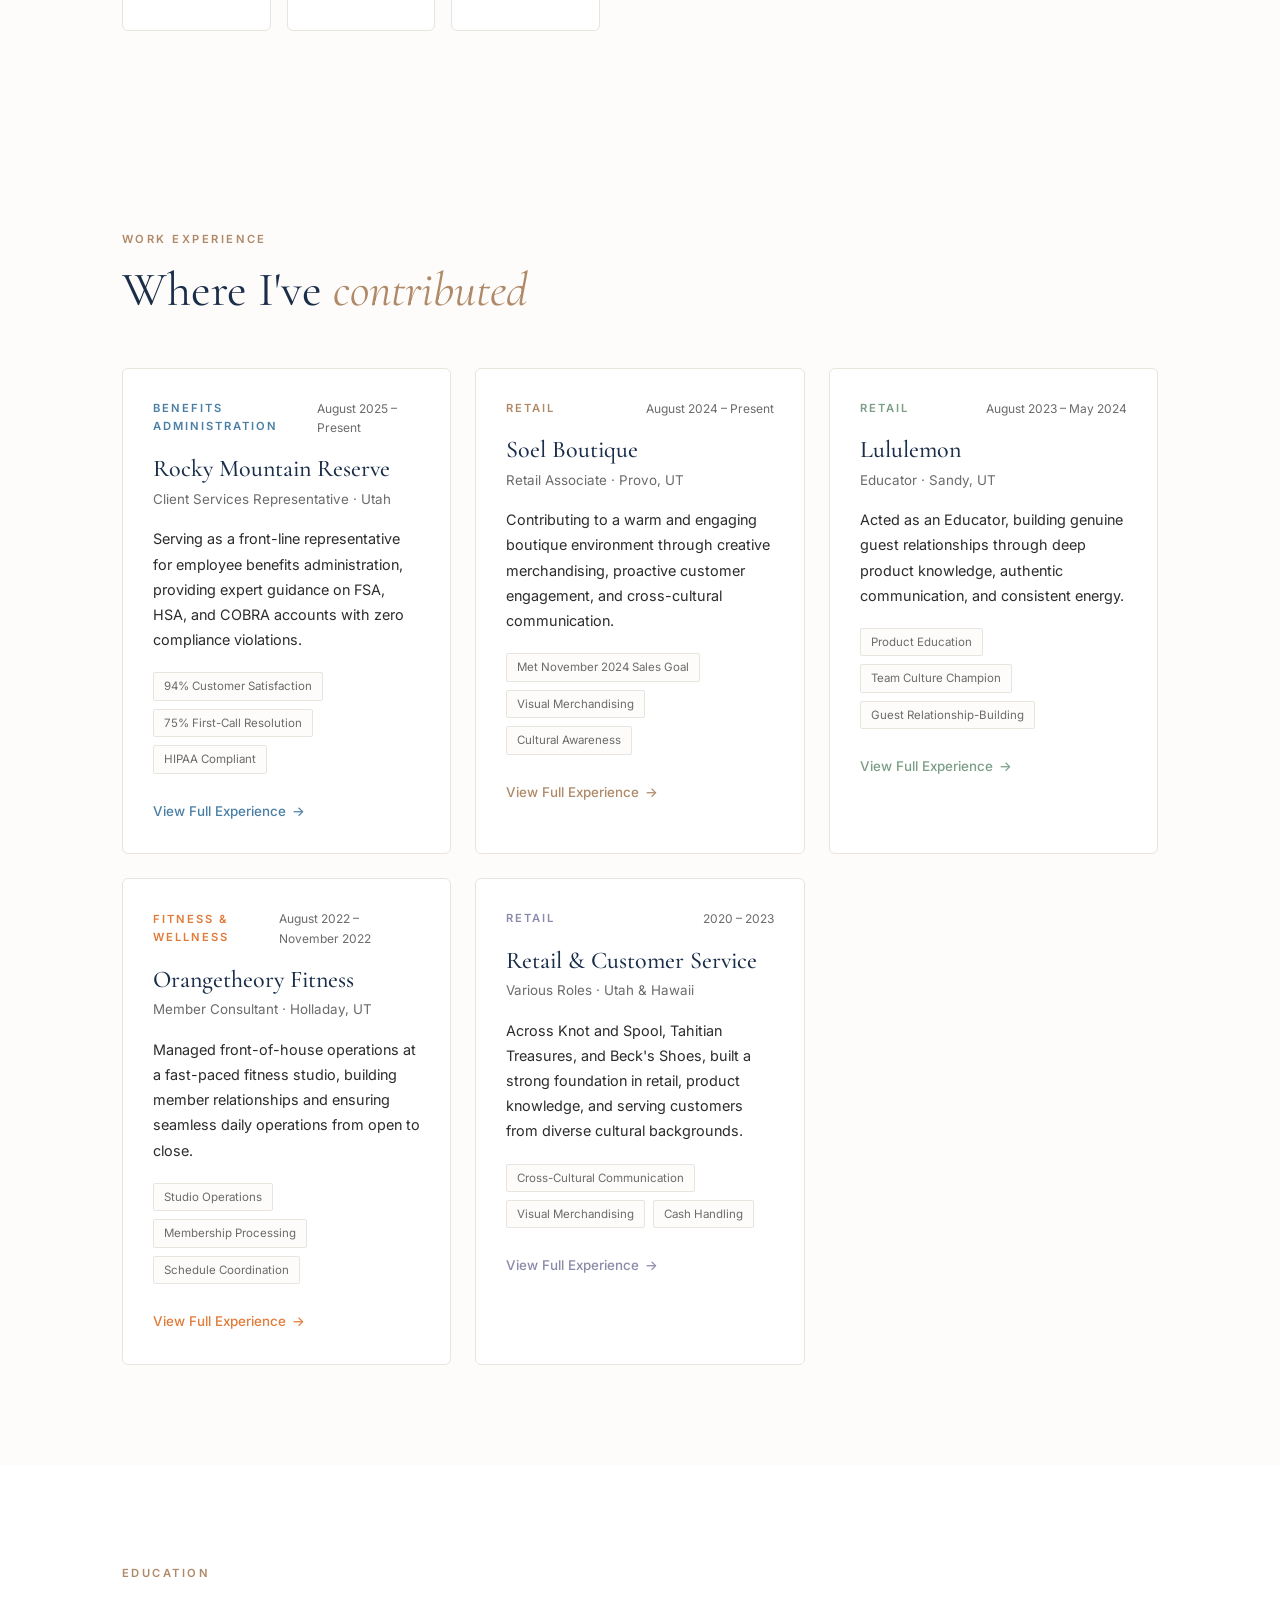
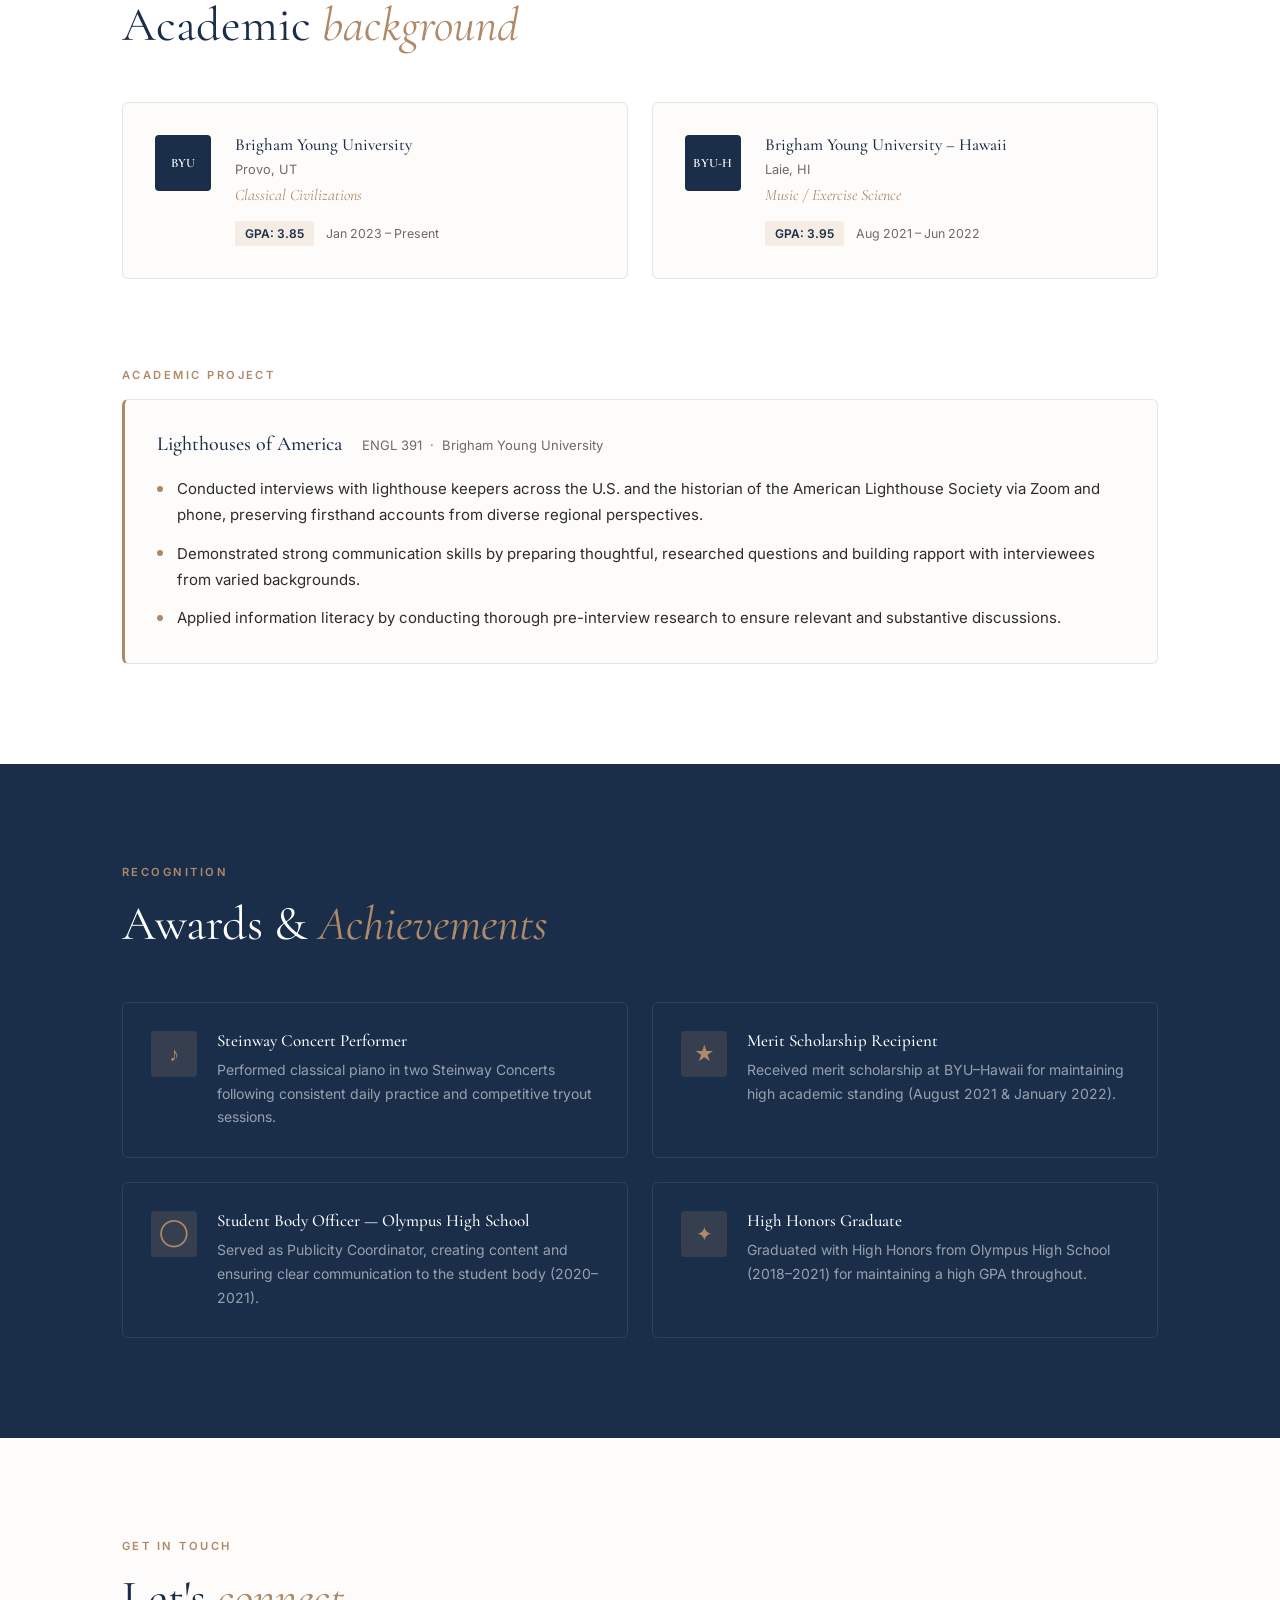
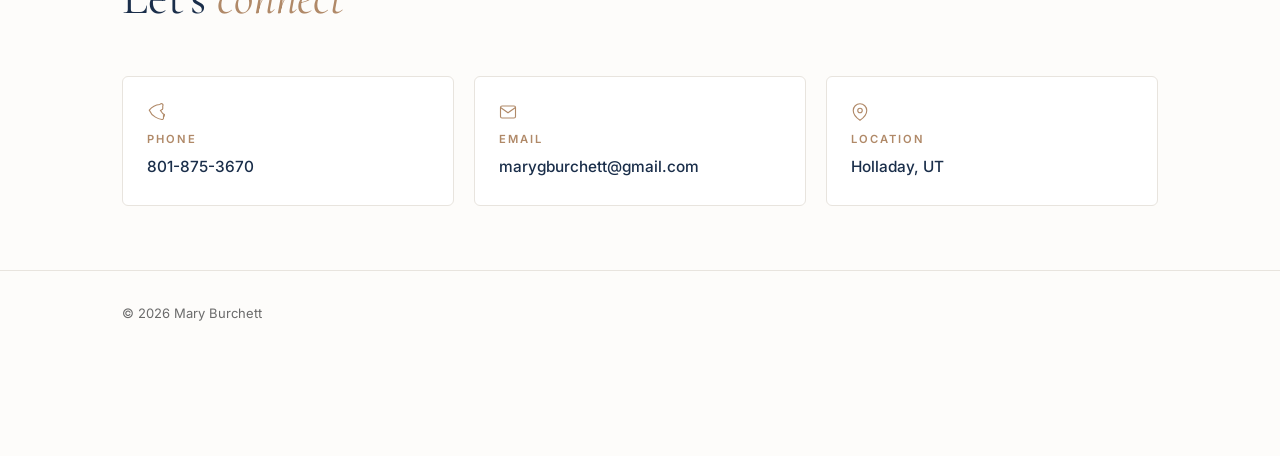
==== commit fb327de9: "Redesign hero as split layout with prominent photo Replaced full-bleed background hero with a two-co" ====
--- a/index.html
+++ b/index.html
@@ -26,17 +26,28 @@
 
   <!-- Hero -->
   <section class="hero">
-    <div class="hero-image-wrap">
-      <img src="images/profile.jpg" alt="Mary Burchett" class="hero-img" />
-      <div class="hero-overlay"></div>
-    </div>
-    <div class="hero-content">
-      <p class="hero-eyebrow">Hello, I'm</p>
-      <h1 class="hero-name">Mary Burchett</h1>
-      <p class="hero-subtitle">Classical Civilizations Student &nbsp;&middot;&nbsp; Customer Experience Professional</p>
-      <div class="hero-cta">
-        <a href="#experience" class="btn btn-primary">View My Work</a>
-        <a href="#contact" class="btn btn-outline-hero">Get in Touch</a>
+    <div class="hero-inner container">
+      <div class="hero-text">
+        <p class="hero-eyebrow">Hello, I'm</p>
+        <h1 class="hero-name">Mary<br>Burchett</h1>
+        <p class="hero-subtitle">Classical Civilizations Student &nbsp;&middot;&nbsp; Customer Experience Professional</p>
+        <div class="hero-cta">
+          <a href="#experience" class="btn btn-primary">View My Work</a>
+          <a href="#contact" class="btn btn-outline-light">Get in Touch</a>
+        </div>
+        <div class="hero-meta">
+          <span class="hero-meta-item">Holladay, UT</span>
+          <span class="hero-meta-dot">·</span>
+          <span class="hero-meta-item">BYU &rsquo;26</span>
+          <span class="hero-meta-dot">·</span>
+          <span class="hero-meta-item">3.85 GPA</span>
+        </div>
+      </div>
+      <div class="hero-photo-wrap">
+        <div class="hero-photo-frame">
+          <img src="images/profile.jpg" alt="Mary Burchett" class="hero-photo" />
+        </div>
+        <div class="hero-photo-accent"></div>
       </div>
     </div>
     <a href="#about" class="scroll-indicator" aria-label="Scroll down">
--- a/style.css
+++ b/style.css
@@ -124,81 +124,147 @@
 .back-link:hover { color: var(--heading); }
 
 /* ============================================================
-   HERO
+   HERO — split layout
    ============================================================ */
 .hero {
   position: relative;
-  height: 100vh;
-  min-height: 680px;
+  min-height: 100vh;
+  background: var(--heading);
   display: flex;
   align-items: center;
   overflow: hidden;
 }
 
-.hero-image-wrap {
+/* subtle textured background lines */
+.hero::before {
+  content: '';
   position: absolute;
   inset: 0;
-}
-
-.hero-img {
-  width: 100%;
-  height: 110%;   /* extra height for parallax */
-  object-fit: cover;
-  object-position: center 20%;
-  will-change: transform;
-}
-
-.hero-overlay {
-  position: absolute;
-  inset: 0;
-  background: linear-gradient(
-    110deg,
-    rgba(8, 16, 28, 0.78) 0%,
-    rgba(8, 16, 28, 0.48) 55%,
-    rgba(8, 16, 28, 0.12) 100%
+  background-image: repeating-linear-gradient(
+    -45deg,
+    rgba(255,255,255,0.02) 0px,
+    rgba(255,255,255,0.02) 1px,
+    transparent 1px,
+    transparent 40px
   );
-}
-
-.hero-content {
+  pointer-events: none;
+}
+
+.hero-inner {
+  display: grid;
+  grid-template-columns: 1fr 1fr;
+  gap: 5rem;
+  align-items: center;
+  padding-top: calc(var(--nav-h) + 3rem);
+  padding-bottom: 5rem;
+  position: relative;
+  z-index: 2;
+}
+
+/* Left: text */
+.hero-text {
+  display: flex;
+  flex-direction: column;
+}
+
+.hero-eyebrow {
+  font-size: 0.78rem;
+  letter-spacing: 0.24em;
+  text-transform: uppercase;
+  color: var(--accent);
+  margin-bottom: 1rem;
+  font-weight: 500;
+}
+
+.hero-name {
+  font-size: clamp(3.5rem, 6vw, 6rem);
+  font-weight: 400;
+  color: #ffffff;
+  margin-bottom: 1.25rem;
+  letter-spacing: -0.01em;
+  line-height: 1.0;
+}
+
+.hero-subtitle {
+  color: rgba(255,255,255,0.62);
+  font-size: 1rem;
+  font-weight: 300;
+  margin-bottom: 2.5rem;
+  line-height: 1.7;
+  letter-spacing: 0.01em;
+}
+
+.hero-cta {
+  display: flex;
+  gap: 1rem;
+  flex-wrap: wrap;
+  margin-bottom: 2.5rem;
+}
+
+.hero-meta {
+  display: flex;
+  align-items: center;
+  gap: 0.625rem;
+  flex-wrap: wrap;
+}
+
+.hero-meta-item {
+  font-size: 0.8rem;
+  color: rgba(255,255,255,0.45);
+  letter-spacing: 0.04em;
+}
+
+.hero-meta-dot {
+  color: rgba(255,255,255,0.2);
+  font-size: 0.75rem;
+}
+
+/* Right: photo */
+.hero-photo-wrap {
+  position: relative;
+  display: flex;
+  justify-content: center;
+}
+
+.hero-photo-frame {
   position: relative;
   z-index: 2;
   width: 100%;
-  max-width: 1100px;
-  margin: 0 auto;
-  padding: 0 2rem;
-  padding-top: var(--nav-h);
-}
-
-.hero-eyebrow {
-  font-size: 0.8rem;
-  letter-spacing: 0.22em;
-  text-transform: uppercase;
-  color: rgba(255,255,255,0.6);
-  margin-bottom: 0.75rem;
-}
-
-.hero-name {
-  font-size: clamp(3.25rem, 7vw, 6.5rem);
-  font-weight: 400;
-  color: #ffffff;
-  margin-bottom: 1rem;
-  letter-spacing: -0.01em;
-}
-
-.hero-subtitle {
-  color: rgba(255,255,255,0.72);
-  font-size: 1.0625rem;
-  font-weight: 300;
-  margin-bottom: 2.5rem;
-  letter-spacing: 0.01em;
-}
-
-.hero-cta {
-  display: flex;
-  gap: 1rem;
-  flex-wrap: wrap;
-}
-
+  max-width: 460px;
+  border-radius: 8px;
+  overflow: hidden;
+  box-shadow: 0 32px 72px rgba(0,0,0,0.45);
+}
+
+.hero-photo {
+  width: 100%;
+  height: 580px;
+  object-fit: cover;
+  object-position: center 15%;
+  display: block;
+  transition: transform 0.6s ease;
+}
+
+.hero-photo-frame:hover .hero-photo {
+  transform: scale(1.03);
+}
+
+/* decorative accent block behind photo */
+.hero-photo-accent {
+  position: absolute;
+  bottom: -18px;
+  right: -18px;
+  width: calc(100% - 40px);
+  max-width: 420px;
+  height: calc(100% - 40px);
+  max-height: 540px;
+  border: 2px solid var(--accent);
+  border-radius: 8px;
+  opacity: 0.35;
+  z-index: 1;
+}
+
+/* scroll indicator */
 .scroll-indicator {
   position: absolute;
   bottom: 2.25rem;
@@ -209,9 +275,9 @@
   flex-direction: column;
   align-items: center;
   gap: 0.5rem;
-  color: rgba(255,255,255,0.5);
-  font-size: 0.7rem;
-  letter-spacing: 0.15em;
+  color: rgba(255,255,255,0.35);
+  font-size: 0.68rem;
+  letter-spacing: 0.18em;
   text-transform: uppercase;
   animation: scrollBounce 2.4s ease-in-out infinite;
 }
@@ -219,12 +285,50 @@
 .scroll-line {
   width: 1px;
   height: 36px;
-  background: rgba(255,255,255,0.35);
+  background: rgba(255,255,255,0.25);
 }
 
 @keyframes scrollBounce {
-  0%, 100% { transform: translateX(-50%) translateY(0); opacity: 0.5; }
-  50%       { transform: translateX(-50%) translateY(7px); opacity: 1; }
+  0%, 100% { transform: translateX(-50%) translateY(0); opacity: 0.4; }
+  50%       { transform: translateX(-50%) translateY(7px); opacity: 0.85; }
+}
+
+/* hero button variant on dark bg */
+.btn-outline-light {
+  display: inline-flex;
+  align-items: center;
+  padding: 0.75rem 1.875rem;
+  font-family: 'Inter', sans-serif;
+  font-size: 0.8125rem;
+  font-weight: 500;
+  letter-spacing: 0.06em;
+  text-transform: uppercase;
+  border-radius: 2px;
+  border: 1px solid rgba(255,255,255,0.35);
+  color: rgba(255,255,255,0.85);
+  transition: all 0.22s;
+}
+.btn-outline-light:hover {
+  background: rgba(255,255,255,0.08);
+  border-color: rgba(255,255,255,0.65);
+  color: white;
+}
+
+/* Responsive hero */
+@media (max-width: 820px) {
+  .hero-inner {
+    grid-template-columns: 1fr;
+    gap: 3rem;
+    padding-top: calc(var(--nav-h) + 2rem);
+    padding-bottom: 4rem;
+    text-align: center;
+  }
+  .hero-cta { justify-content: center; }
+  .hero-meta { justify-content: center; }
+  .hero-photo-wrap { order: -1; }
+  .hero-photo-frame { max-width: 340px; }
+  .hero-photo { height: 420px; }
+  .hero-photo-accent { display: none; }
 }
 
 /* ============================================================
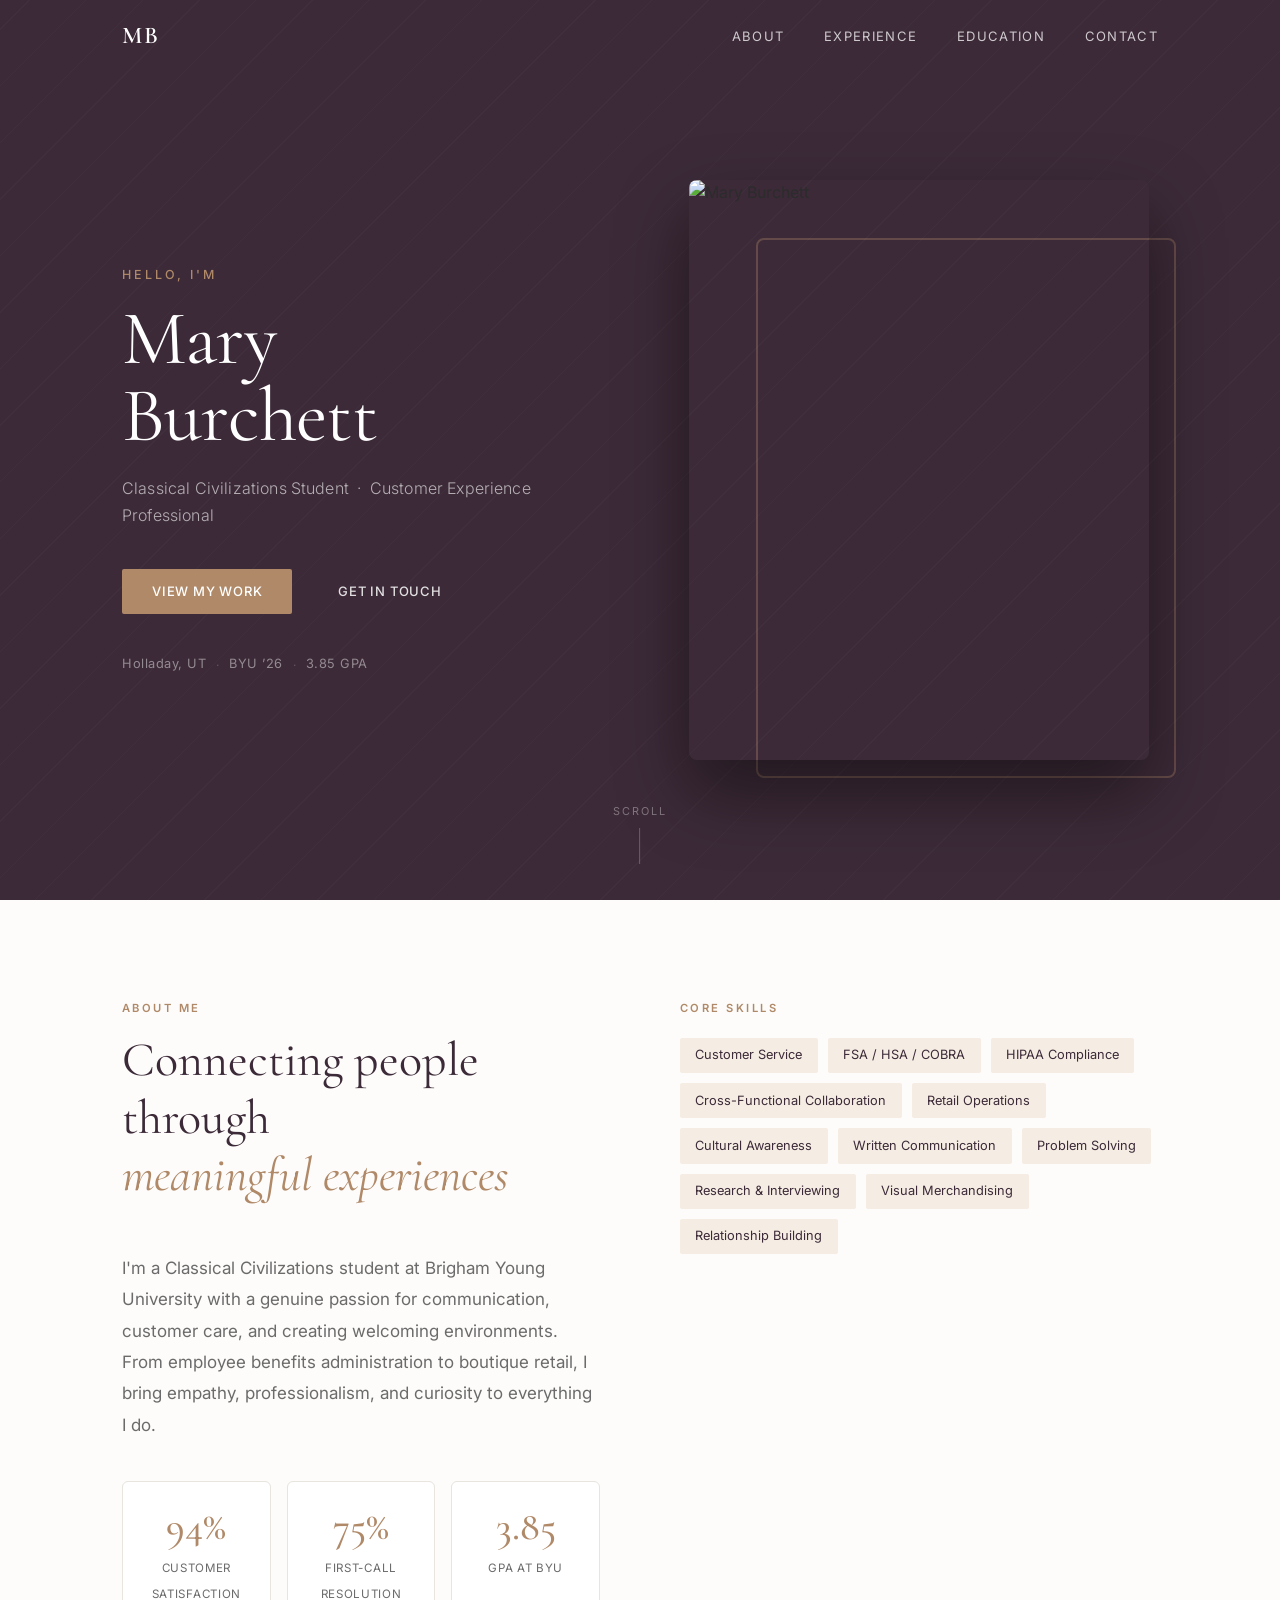
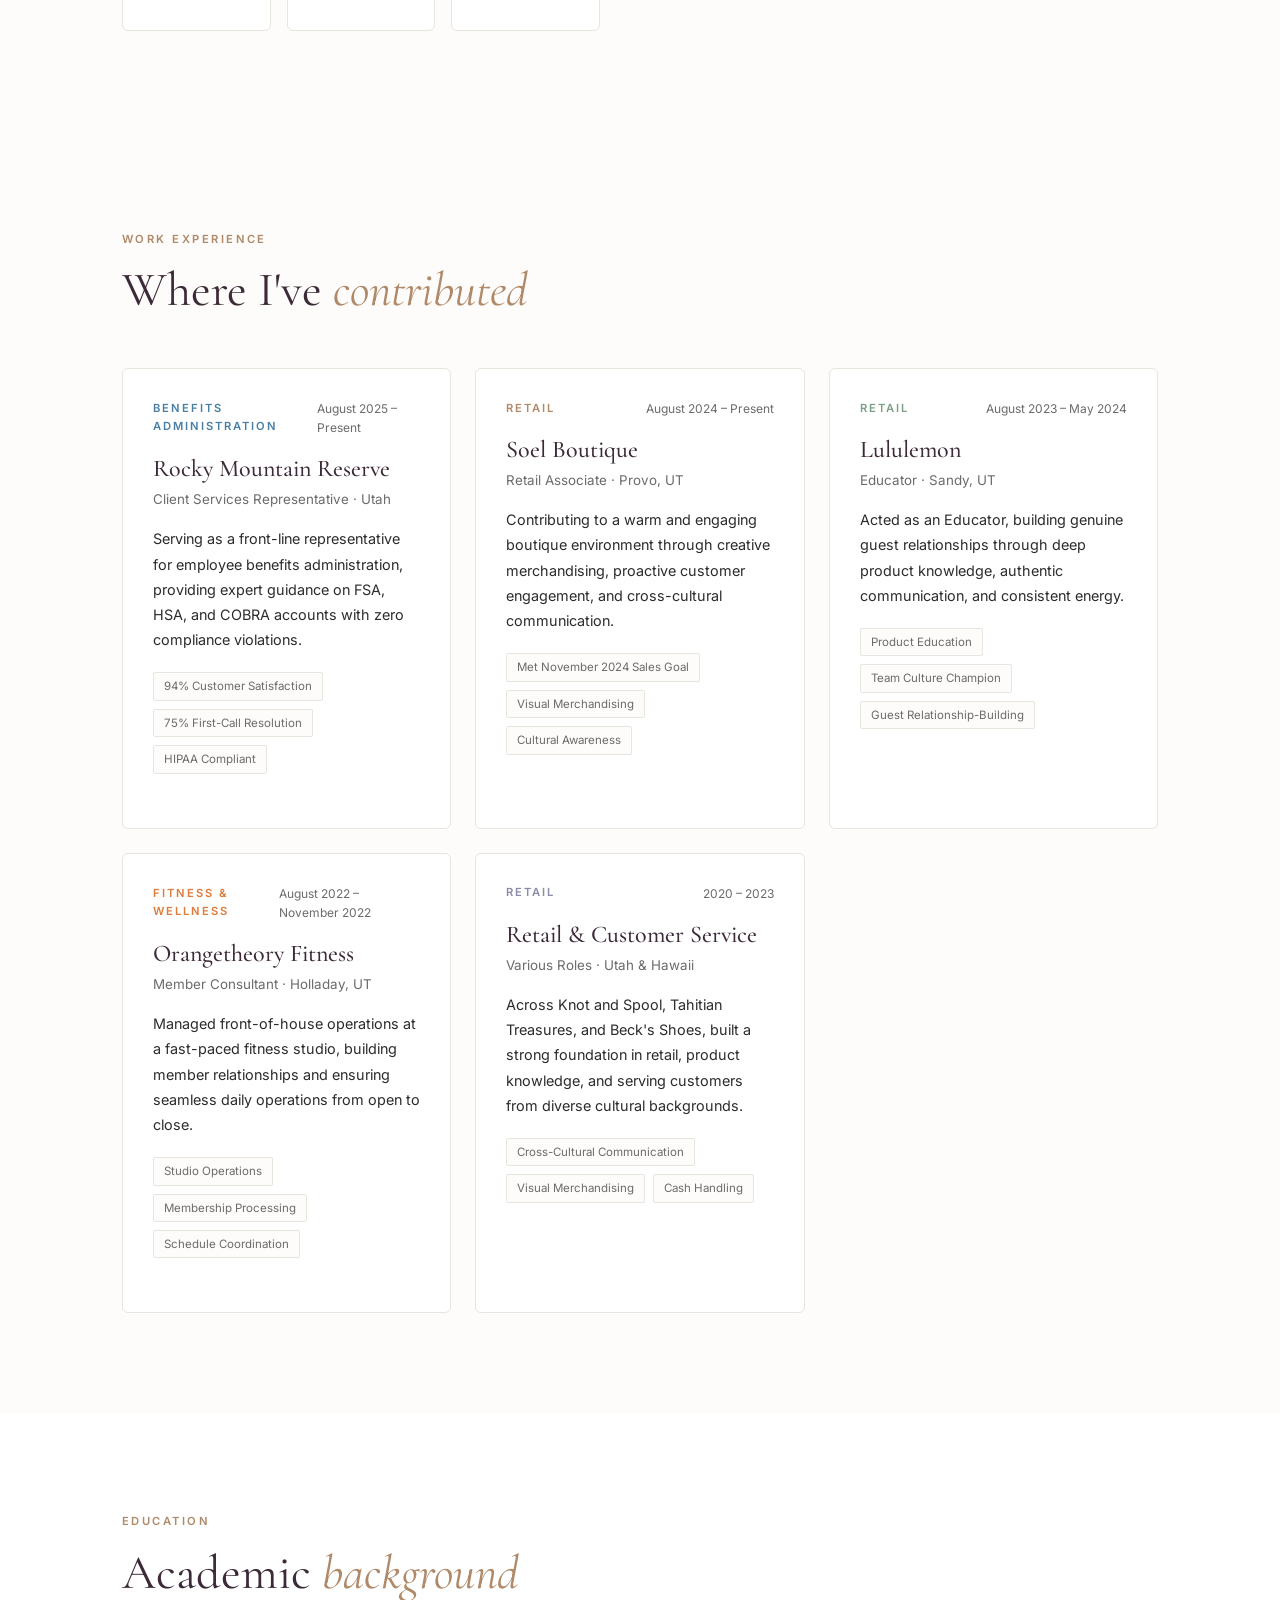
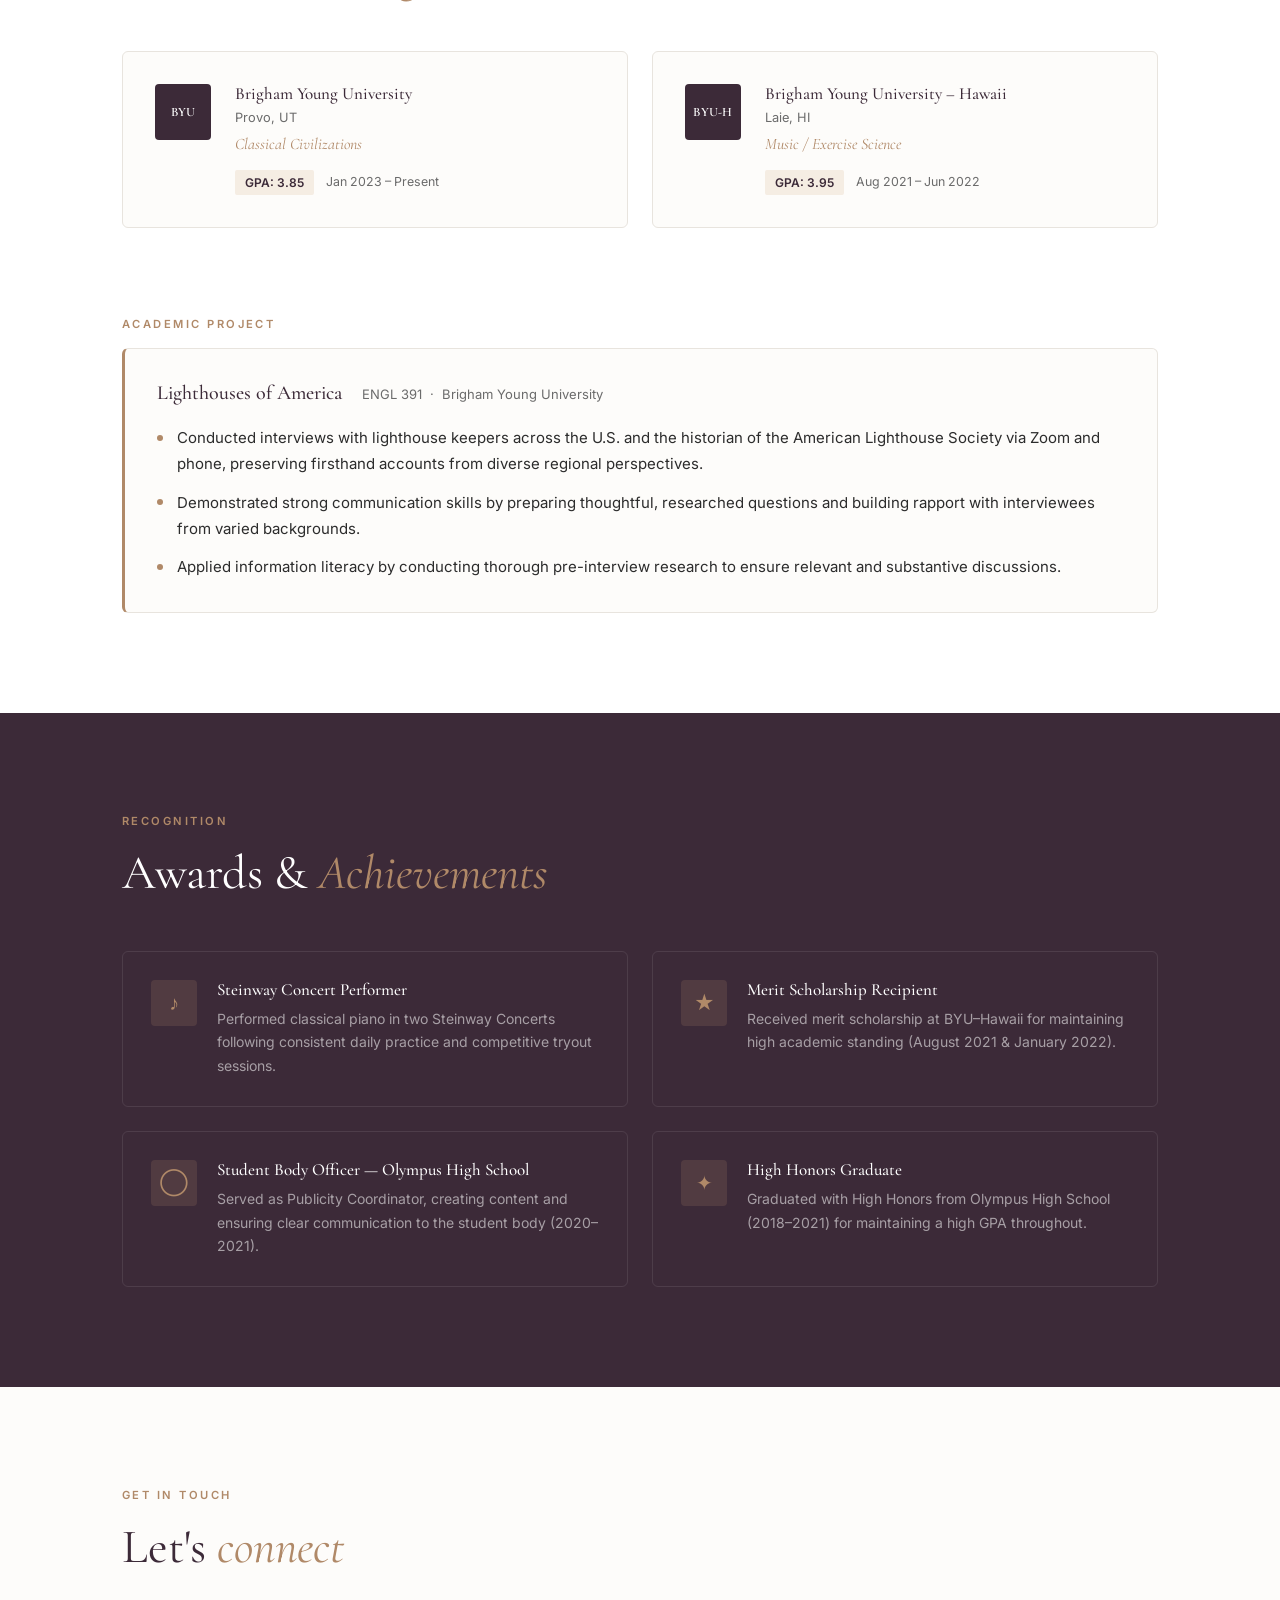
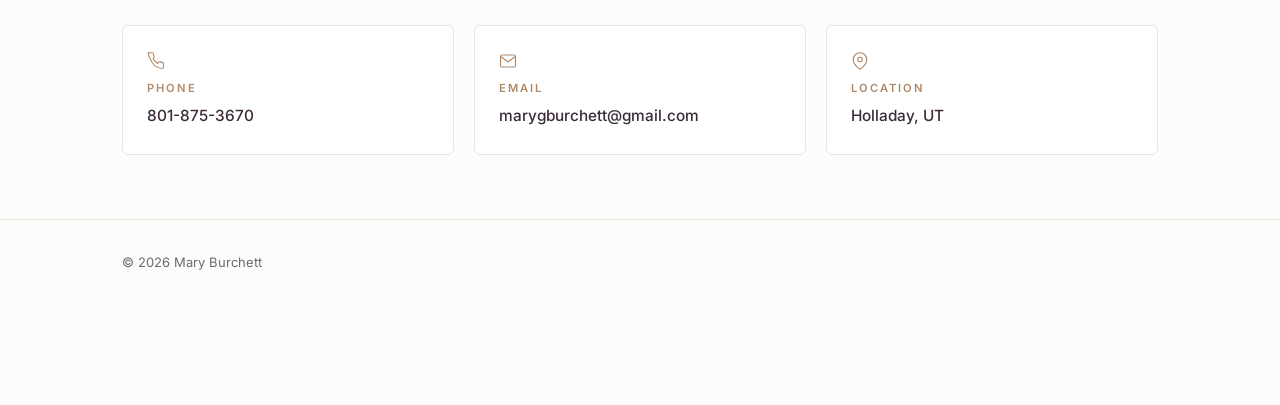
==== commit 75298d4c: "fff" ====
--- a/index.html
+++ b/index.html
@@ -45,7 +45,7 @@
       </div>
       <div class="hero-photo-wrap">
         <div class="hero-photo-frame">
-          <img src="images/profile.jpg" alt="Mary Burchett" class="hero-photo" />
+          <img src="images/IMG_8253.JPG.jpeg" alt="Mary Burchett" class="hero-photo" />
         </div>
         <div class="hero-photo-accent"></div>
       </div>
@@ -206,7 +206,7 @@
       <div class="contact-cards">
         <a href="tel:8018753670" class="contact-card fade-in">
           <span class="contact-icon">
-            <svg width="18" height="18" viewBox="0 0 24 24" fill="none" stroke="currentColor" stroke-width="1.5"><path d="M22 16.92v3a2 2 0 01-2.18 2 19.79 19.79 0 01-8.63-3.07A19.5 19.5 0 013.07 9.62 19.79 19.79 0 0117.07 2h.01A2 2 0 0121 4.18v3a2 2 0 01-1.44 1.93l-1.57.78a16 16 0 006.29 6.29l.78-1.57A2 2 0 0122 16.92z"/></svg>
+            <svg width="18" height="18" viewBox="0 0 24 24" fill="none" stroke="currentColor" stroke-width="1.5" stroke-linecap="round" stroke-linejoin="round"><path d="M22 16.92v3a2 2 0 0 1-2.18 2 19.79 19.79 0 0 1-8.63-3.07A19.5 19.5 0 0 1 4.69 9.81 19.79 19.79 0 0 1 1.62 1.18 2 2 0 0 1 3.62 1h3a2 2 0 0 1 2 1.72 12.84 12.84 0 0 0 .7 2.81 2 2 0 0 1-.45 2.11L8.09 8.91a16 16 0 0 0 6.29 6.29l.78-1.57a2 2 0 0 1 2.11-.45 12.84 12.84 0 0 0 2.81.7A2 2 0 0 1 22 15.62v1.3z"/></svg>
           </span>
           <span class="contact-label-text">Phone</span>
           <span class="contact-value">801-875-3670</span>
--- a/style.css
+++ b/style.css
@@ -6,7 +6,7 @@
   --surface:      #FFFFFF;
   --text:         #2C2C2C;
   --text-muted:   #6B6B6B;
-  --heading:      #1A2E4A;
+  --heading:      #3C2A38;
   --accent:       #B08968;
   --accent-dark:  #9A7558;
   --accent-light: #F5EDE3;
@@ -240,7 +240,7 @@
   width: 100%;
   height: 580px;
   object-fit: cover;
-  object-position: center 15%;
+  object-position: 45% 2%;
   display: block;
   transition: transform 0.6s ease;
 }
@@ -511,6 +511,7 @@
   overflow: hidden;
   position: relative;
   transition: transform 0.25s, box-shadow 0.25s;
+  cursor: pointer;
 }
 
 .exp-card::after {
